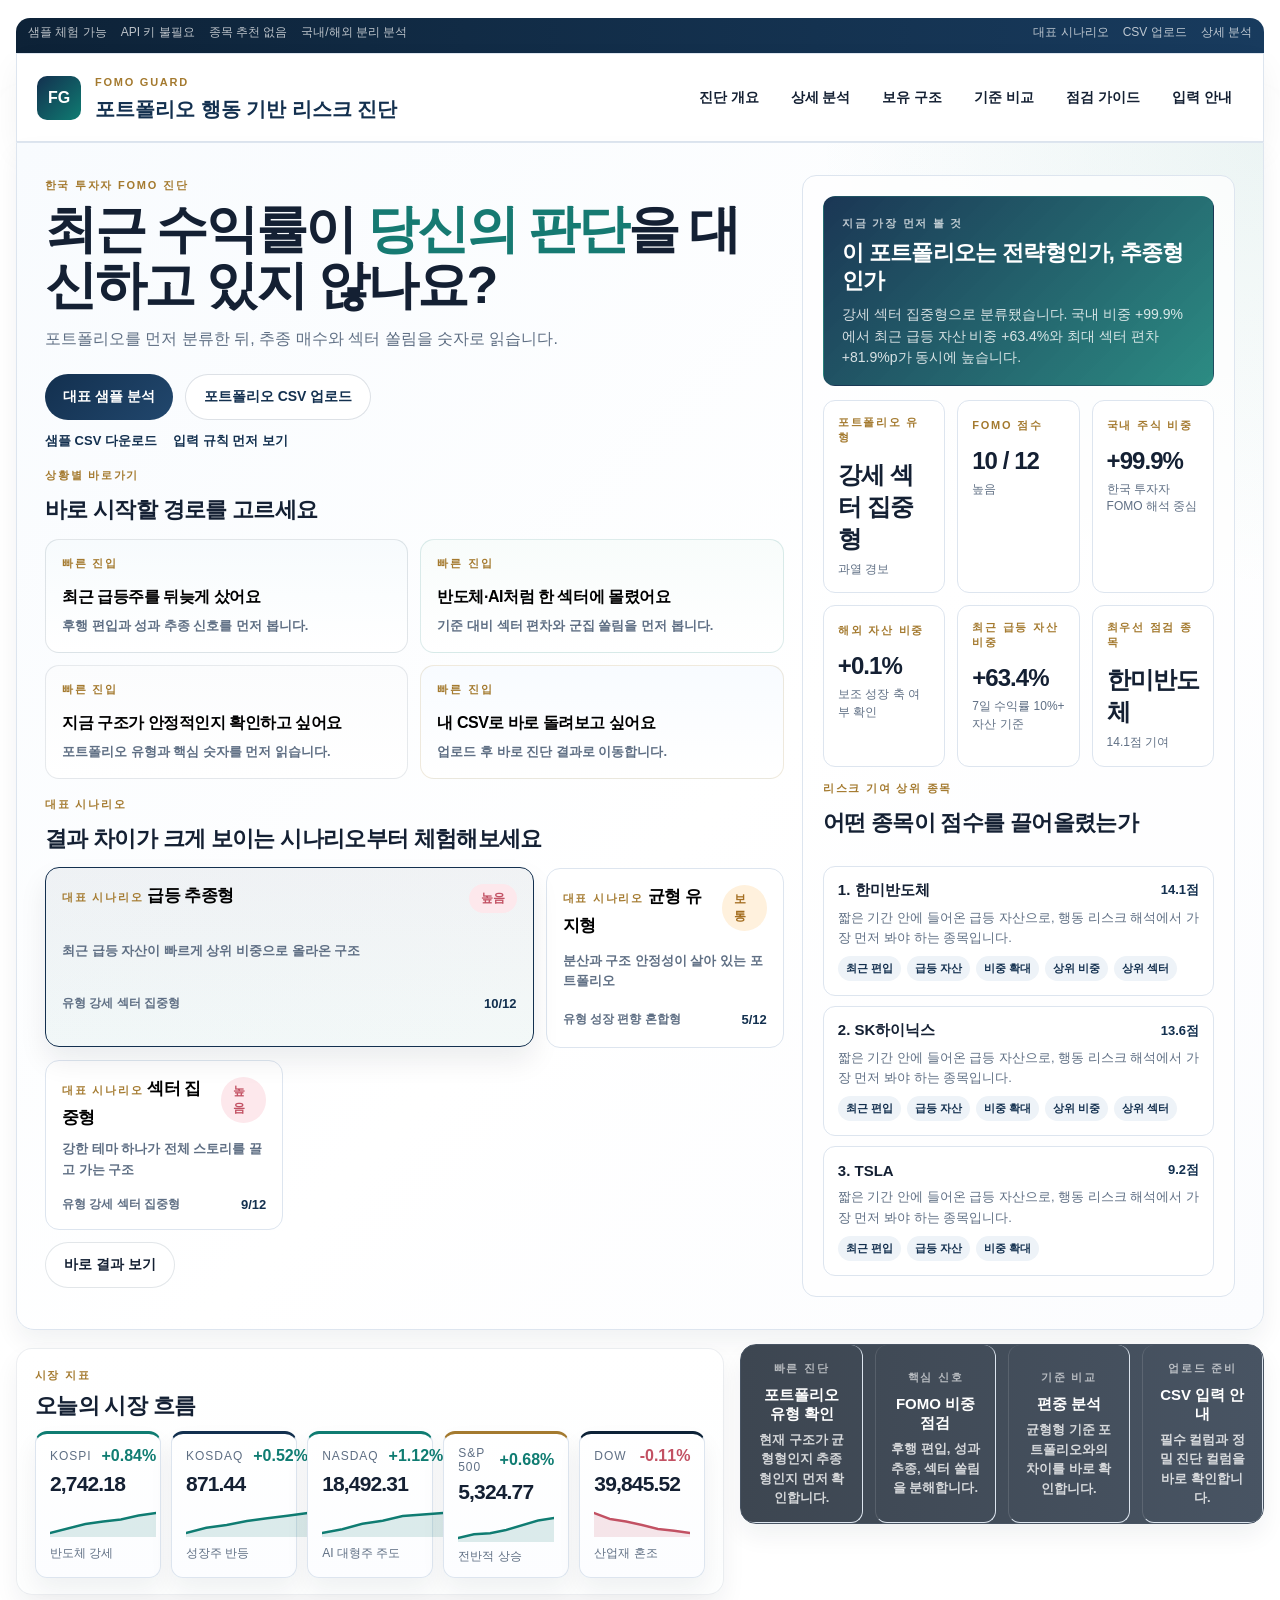
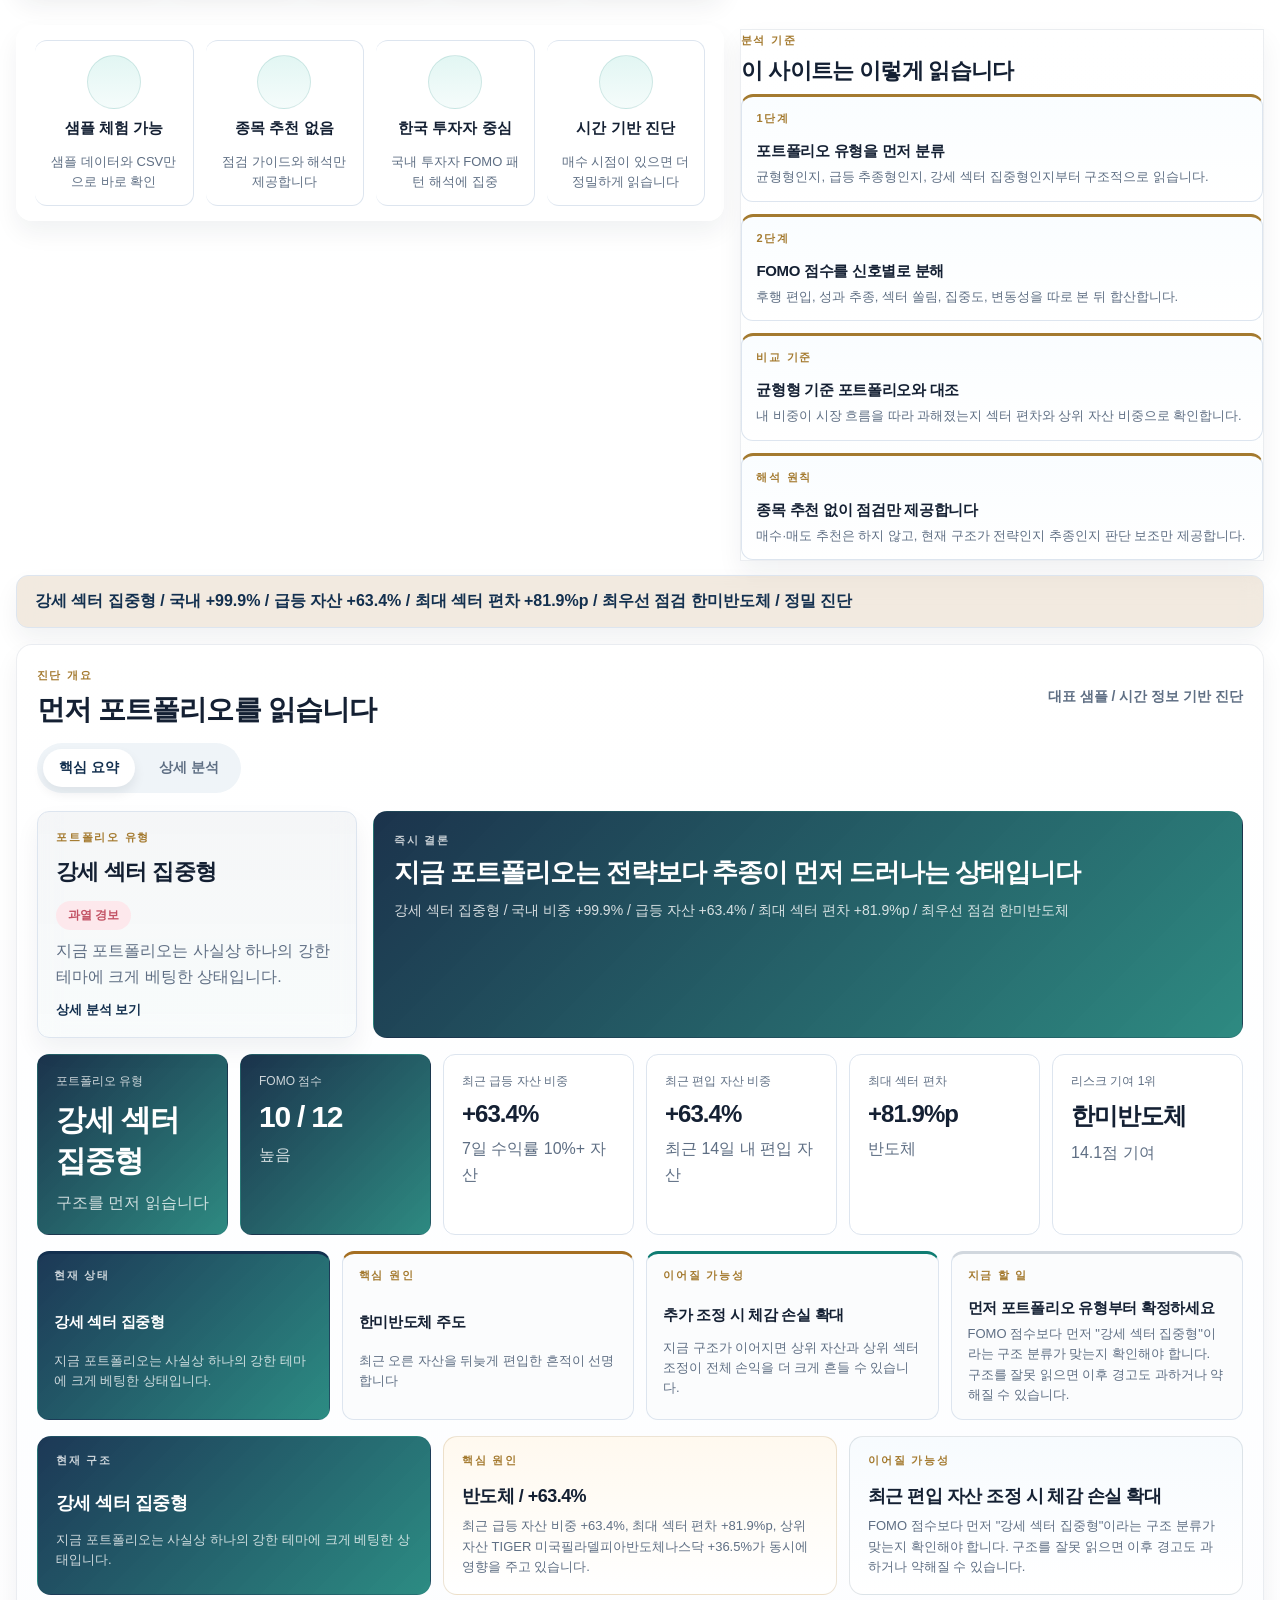
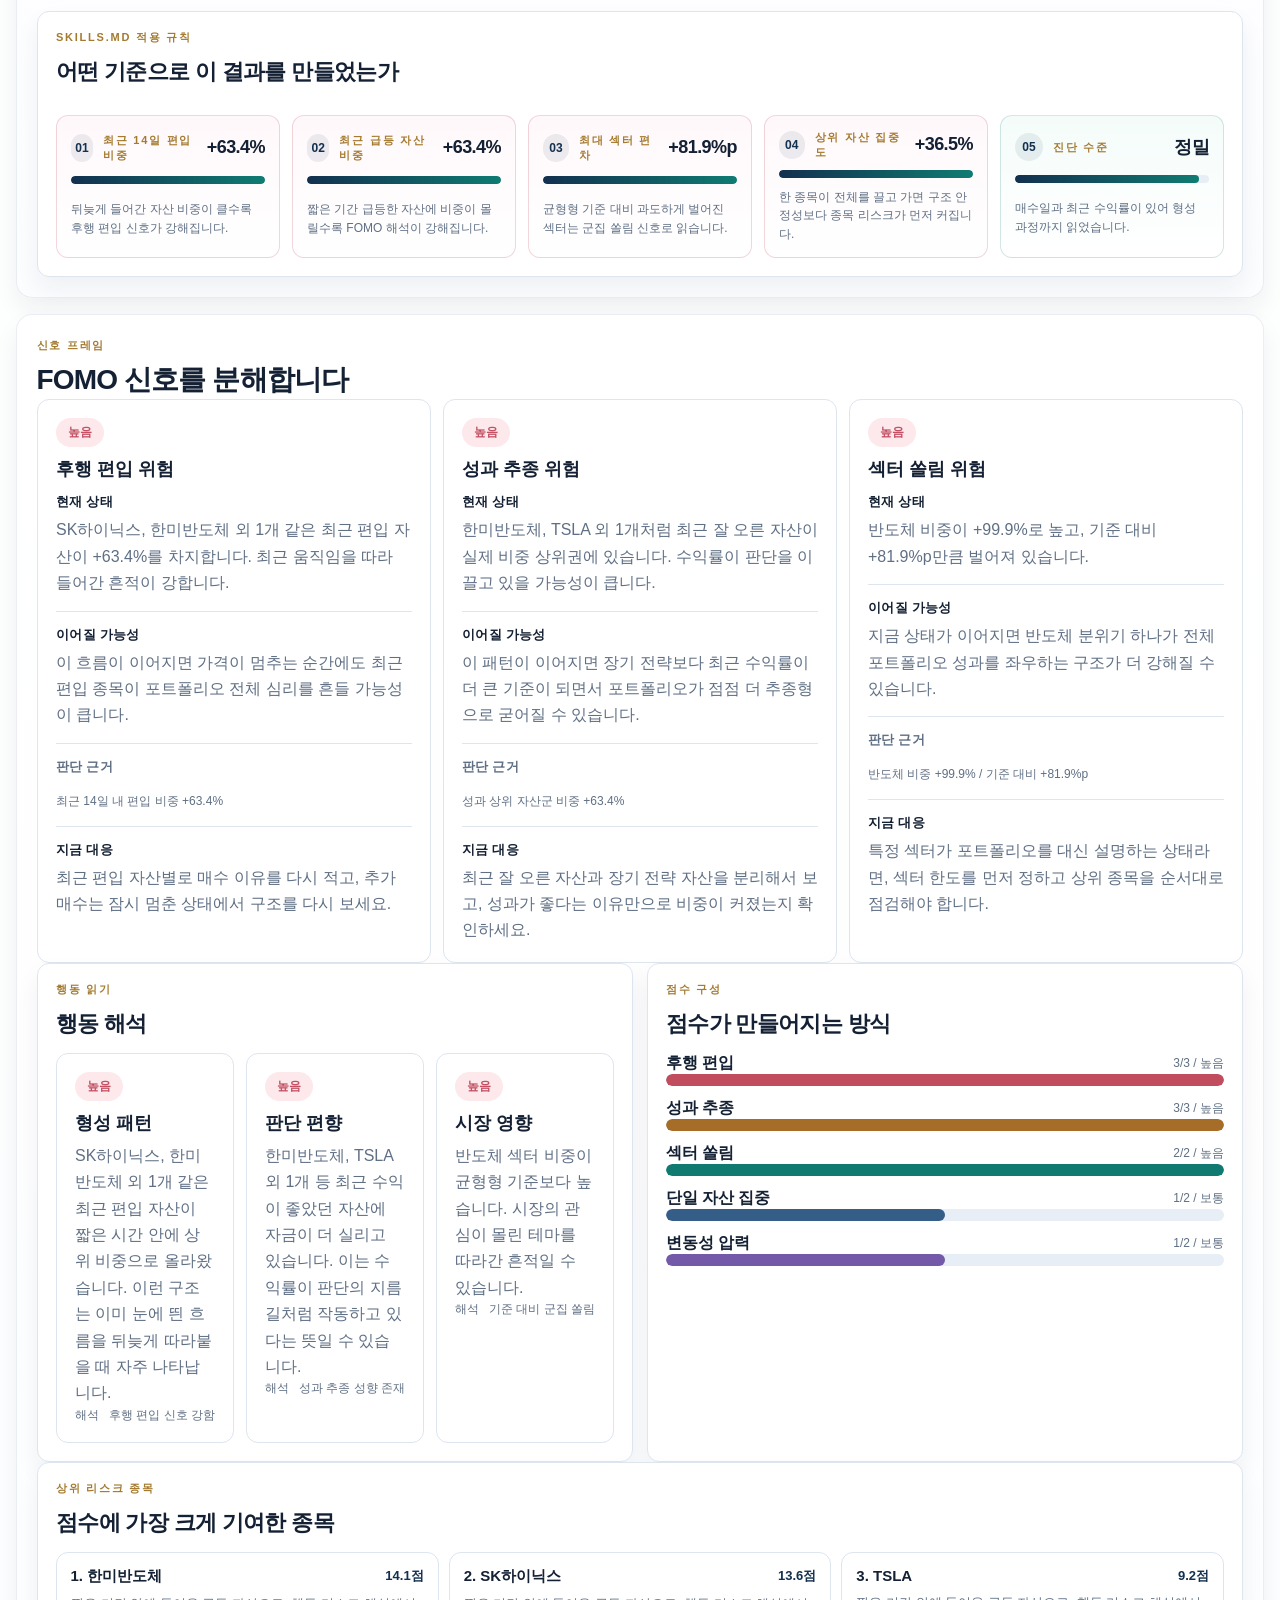
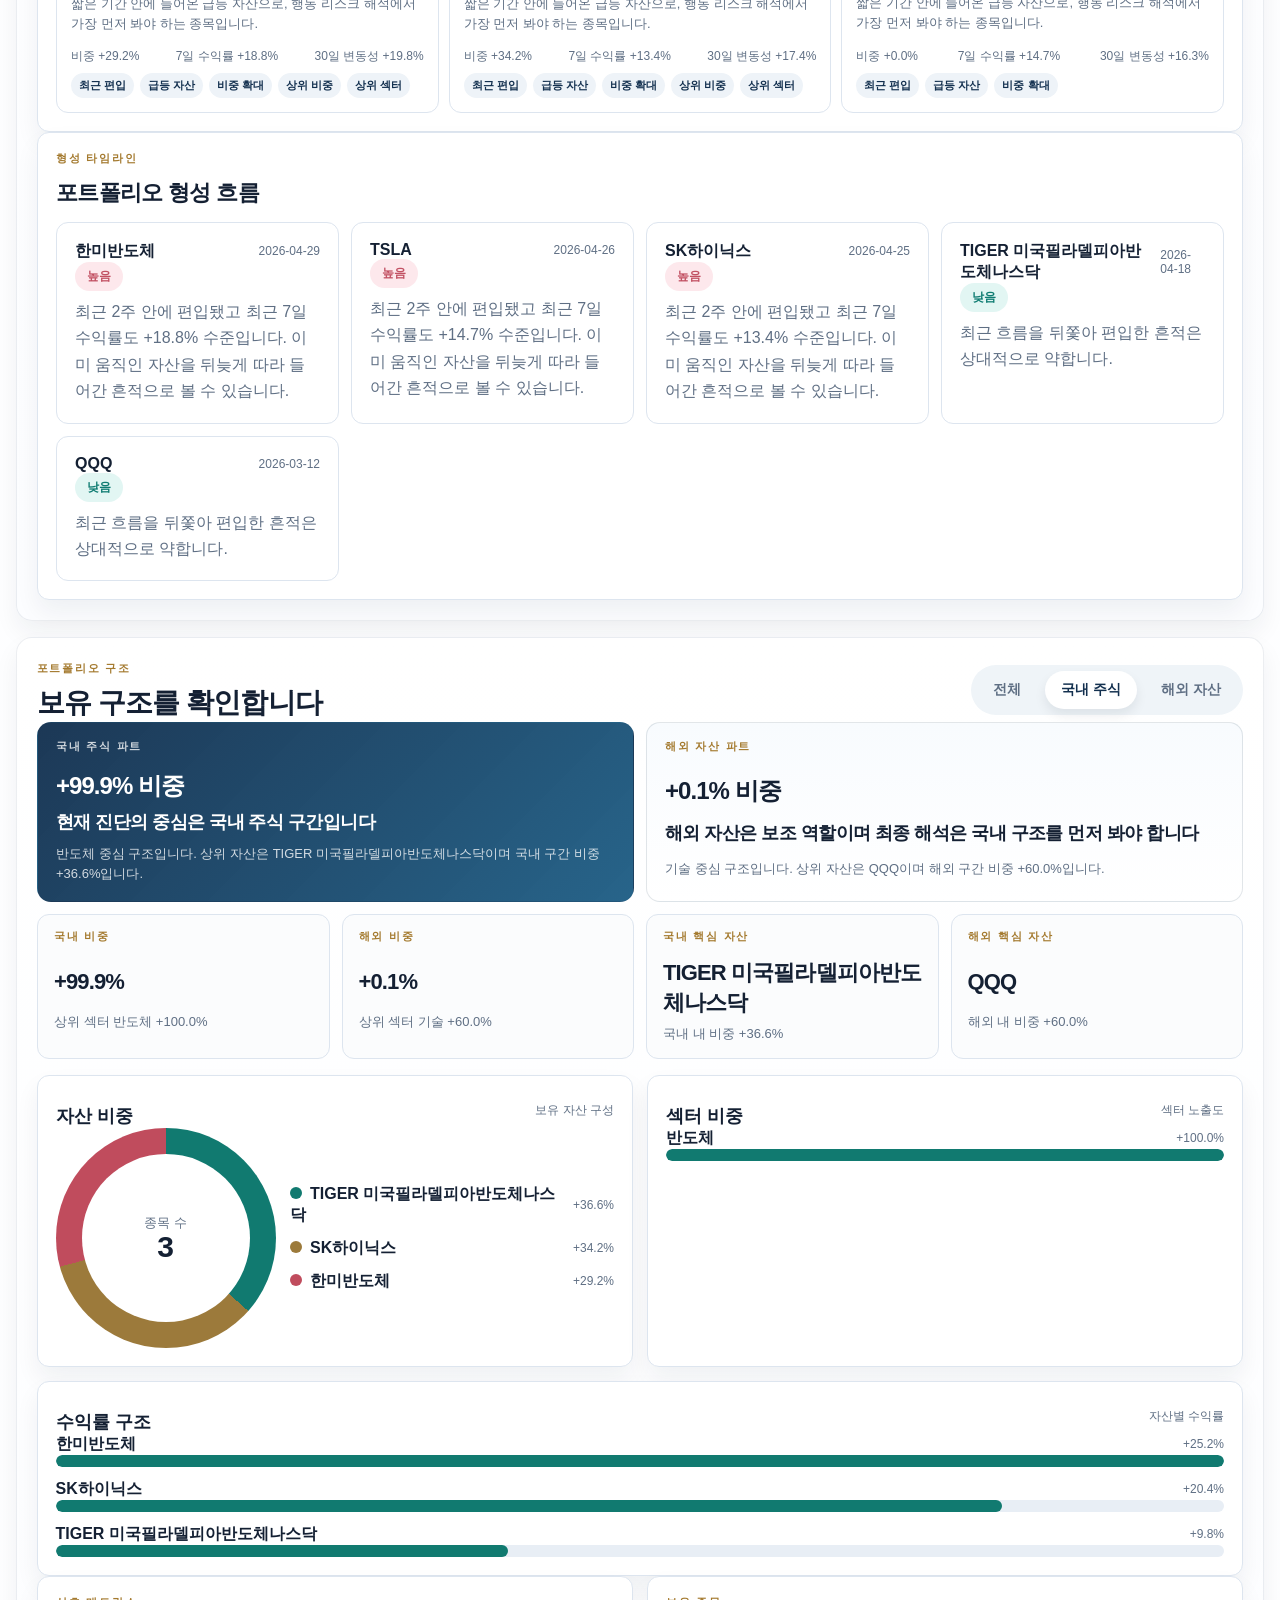
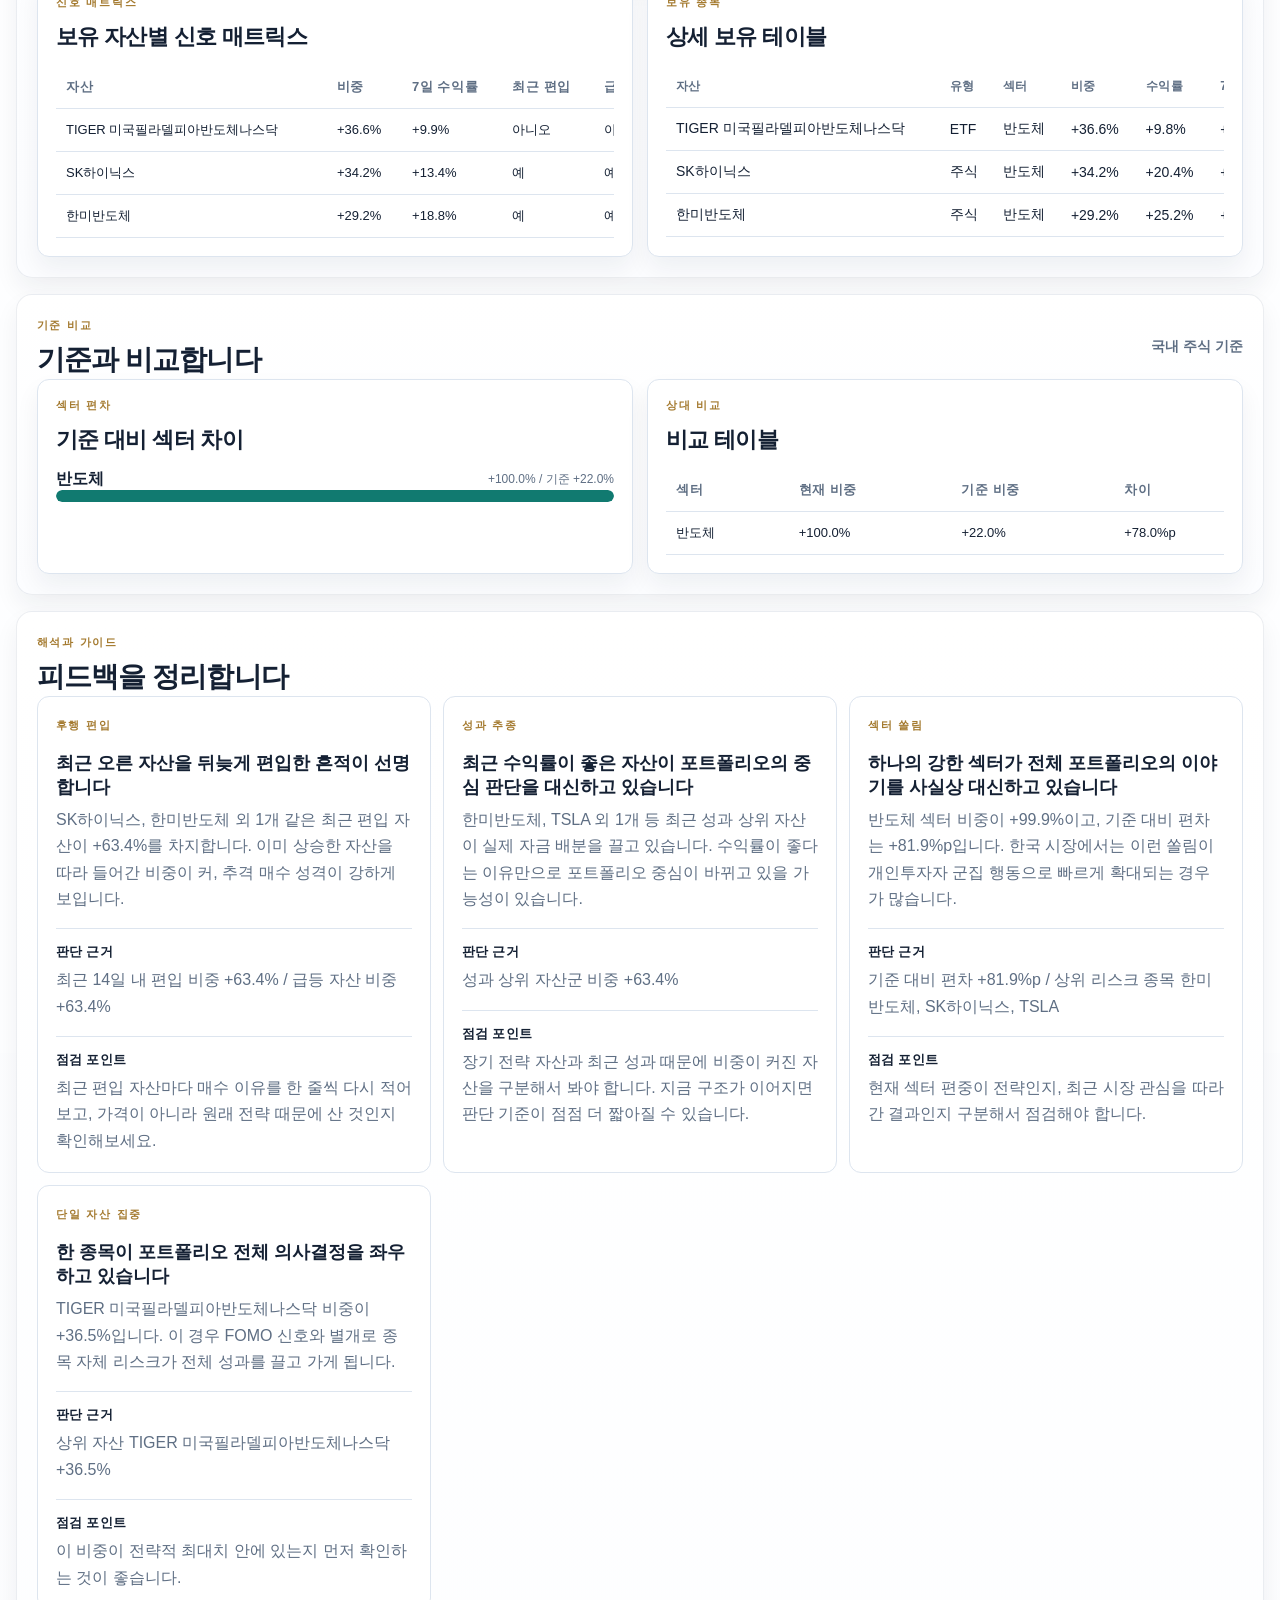
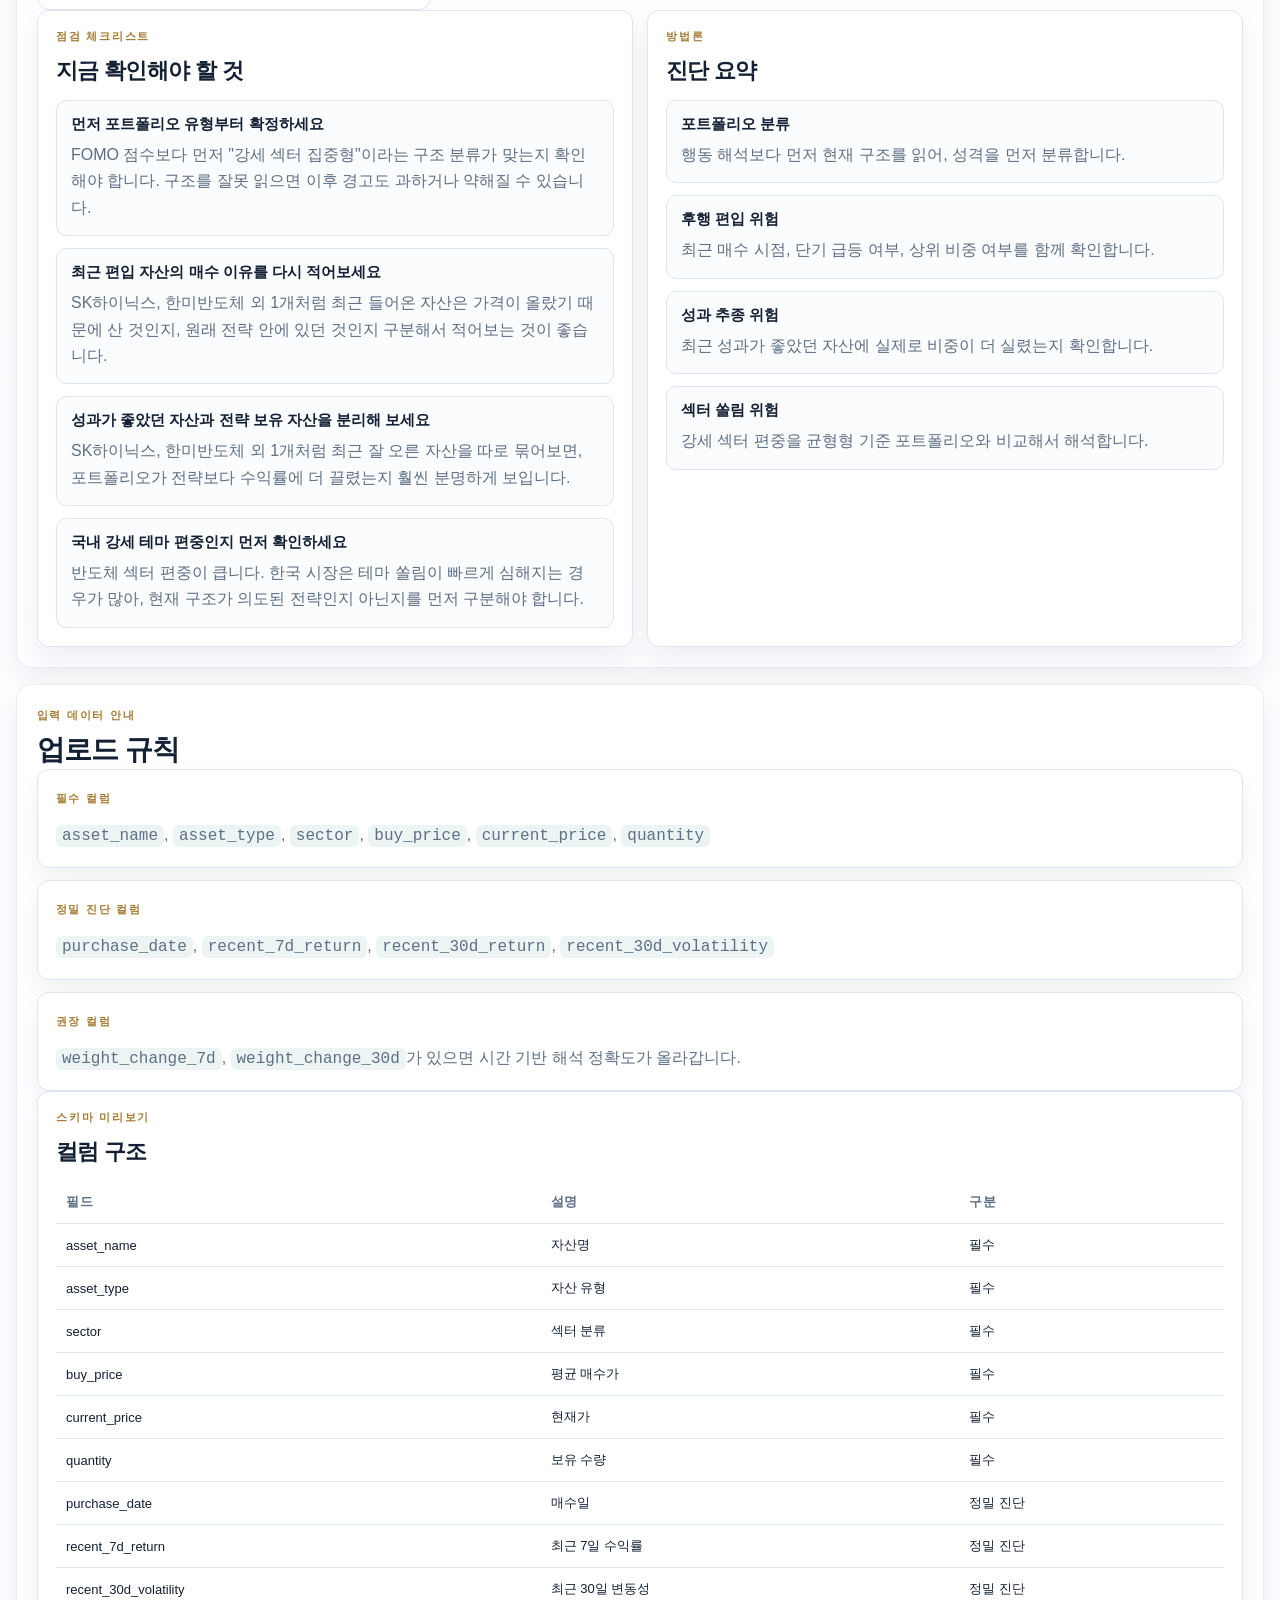
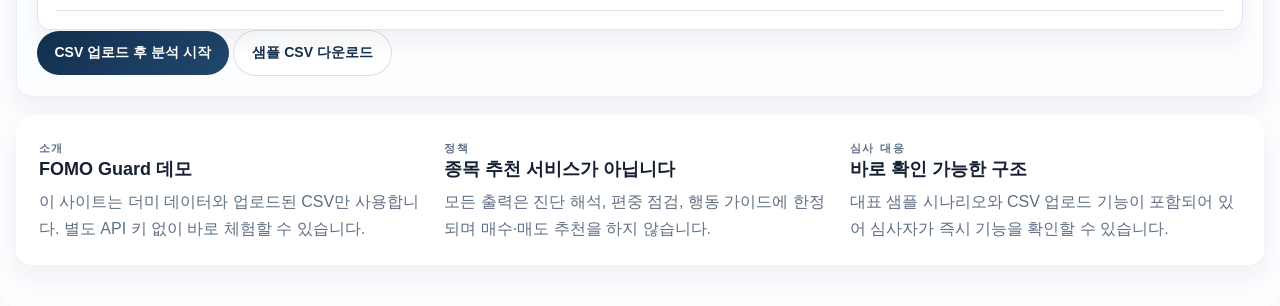
==== fomo-guard-site/index.html @ 4ad9ec3a "Add files via upload" ====
<!doctype html>
<html lang="ko">
  <head>
    <meta charset="utf-8" />
    <meta name="viewport" content="width=device-width, initial-scale=1" />
    <title>FOMO Guard</title>
    <link rel="stylesheet" href="./styles.css?v=20260504-final" />
  </head>
  <body>
    <div class="site-bg"></div>
    <div class="page-shell">
      <div class="utility-bar">
        <div class="utility-links">
          <span>샘플 체험 가능</span>
          <span>API 키 불필요</span>
          <span>종목 추천 없음</span>
          <span>국내/해외 분리 분석</span>
        </div>
        <div class="utility-links utility-links-right">
          <span>대표 시나리오</span>
          <span>CSV 업로드</span>
          <span>상세 분석</span>
        </div>
      </div>

      <header class="topbar">
        <div class="brand-block">
          <span class="brand-mark">FG</span>
          <div>
            <p class="eyebrow">FOMO Guard</p>
            <h1>포트폴리오 행동 기반 리스크 진단</h1>
          </div>
        </div>
        <nav class="top-nav">
          <button class="nav-tab scroll-trigger" data-scroll="dashboard">진단 개요</button>
          <button class="nav-tab scroll-trigger" data-scroll="dashboard" data-analysis-target="detail">상세 분석</button>
          <button class="nav-tab scroll-trigger" data-scroll="portfolio">보유 구조</button>
          <button class="nav-tab scroll-trigger" data-scroll="comparison">기준 비교</button>
          <button class="nav-tab scroll-trigger" data-scroll="playbook">점검 가이드</button>
          <button class="nav-tab scroll-trigger" data-scroll="data-room">입력 안내</button>
        </nav>
      </header>

      <section class="hero-finance">
        <div class="hero-copy">
          <p class="hero-kicker">한국 투자자 FOMO 진단</p>
          <h2>최근 수익률이 <span>당신의 판단</span>을 대신하고 있지 않나요?</h2>
          <p class="hero-summary">
            포트폴리오를 먼저 분류한 뒤, 추종 매수와 섹터 쏠림을 숫자로 읽습니다.
          </p>
          <div class="hero-question-strip">
            <span class="question-chip">최근 편입 종목이 상위 비중인가?</span>
            <span class="question-chip">강세 섹터가 전체를 끌고 있나?</span>
            <span class="question-chip">잘 오른 자산에만 돈이 몰렸나?</span>
          </div>
          <div class="hero-actions">
            <button id="load-primary-sample" class="primary-button">대표 샘플 분석</button>
            <label class="secondary-button file-trigger" for="csv-input">포트폴리오 CSV 업로드</label>
            <input id="csv-input" type="file" accept=".csv" hidden />
          </div>
          <div class="hero-sub-actions">
            <a class="hero-link-action" href="./sample_portfolio.csv" download>샘플 CSV 다운로드</a>
            <button class="hero-link-action scroll-trigger" data-scroll="data-room" type="button">입력 규칙 먼저 보기</button>
          </div>
          <div class="panel-mini-head hero-situation-head">
            <span class="mini-label">상황별 바로가기</span>
            <strong>바로 시작할 경로를 고르세요</strong>
          </div>
          <div id="situation-grid" class="situation-grid">
            <button class="situation-card" type="button" data-situation="chasing" data-scroll-target="signals">
              <span class="mini-label">빠른 진입</span>
              <strong>최근 급등주를 뒤늦게 샀어요</strong>
              <p>후행 편입과 성과 추종 신호를 먼저 봅니다.</p>
            </button>
            <button class="situation-card" type="button" data-situation="sector-heavy" data-scroll-target="comparison">
              <span class="mini-label">빠른 진입</span>
              <strong>반도체·AI처럼 한 섹터에 몰렸어요</strong>
              <p>기준 대비 섹터 편차와 군집 쏠림을 먼저 봅니다.</p>
            </button>
            <button class="situation-card" type="button" data-situation="balanced" data-scroll-target="dashboard">
              <span class="mini-label">빠른 진입</span>
              <strong>지금 구조가 안정적인지 확인하고 싶어요</strong>
              <p>포트폴리오 유형과 핵심 숫자를 먼저 읽습니다.</p>
            </button>
            <button class="situation-card" type="button" data-situation="upload" data-scroll-target="data-room">
              <span class="mini-label">빠른 진입</span>
              <strong>내 CSV로 바로 돌려보고 싶어요</strong>
              <p>업로드 후 바로 진단 결과로 이동합니다.</p>
            </button>
          </div>
          <div class="panel-mini-head hero-preset-head">
            <span class="mini-label">대표 시나리오</span>
            <strong>결과 차이가 크게 보이는 시나리오부터 체험해보세요</strong>
          </div>
          <div id="preset-showcase" class="preset-showcase"></div>
          <div class="hero-actions hero-actions-tight">
            <button class="preset-button scroll-trigger" data-scroll="dashboard">바로 결과 보기</button>
          </div>
        </div>

        <aside class="hero-market-panel">
          <div class="hero-hook-card">
            <span class="mini-label">지금 가장 먼저 볼 것</span>
            <strong>이 포트폴리오는 전략형인가, 추종형인가</strong>
            <p id="hero-hook-copy">
              대표 샘플을 기준으로 포트폴리오 구조와 FOMO 비중을 바로 읽을 수 있습니다.
            </p>
          </div>
          <div id="hero-kpi-grid" class="hero-kpi-grid">
            <article class="hero-kpi-card">
              <span class="mini-label">포트폴리오 유형</span>
              <strong>-</strong>
              <p>구조 분류 중</p>
            </article>
            <article class="hero-kpi-card">
              <span class="mini-label">FOMO 점수</span>
              <strong>-</strong>
              <p>행동 리스크 점검 중</p>
            </article>
            <article class="hero-kpi-card">
              <span class="mini-label">최근 급등 자산 비중</span>
              <strong>-</strong>
              <p>대표 샘플 기준</p>
            </article>
            <article class="hero-kpi-card">
              <span class="mini-label">최대 섹터 편차</span>
              <strong>-</strong>
              <p>기준 대비 확인 중</p>
            </article>
          </div>
          <div class="panel-mini-head hero-driver-head">
            <span class="mini-label">리스크 기여 상위 종목</span>
            <strong>어떤 종목이 점수를 끌어올렸는가</strong>
          </div>
          <div id="hero-driver-list" class="hero-driver-list">
            <article class="hero-driver-item">
              <strong>-</strong>
              <span>상위 종목 분석 대기</span>
            </article>
          </div>
        </aside>
      </section>

      <div class="home-board-grid">
      <section class="market-overview">
        <div class="section-headline section-headline-compact">
          <div>
            <p class="section-kicker">시장 지표</p>
            <h2>오늘의 시장 흐름</h2>
          </div>
        </div>
        <div id="market-grid" class="market-grid market-grid-wide"></div>
      </section>

      <section class="service-rail">
        <div class="service-rail-grid">
          <button class="service-rail-card scroll-trigger" data-scroll="dashboard" type="button">
            <span class="mini-label">빠른 진단</span>
            <strong>포트폴리오 유형 확인</strong>
            <p>현재 구조가 균형형인지 추종형인지 먼저 확인합니다.</p>
          </button>
          <button class="service-rail-card scroll-trigger" data-scroll="signals" type="button">
            <span class="mini-label">핵심 신호</span>
            <strong>FOMO 비중 점검</strong>
            <p>후행 편입, 성과 추종, 섹터 쏠림을 분해합니다.</p>
          </button>
          <button class="service-rail-card scroll-trigger" data-scroll="comparison" type="button">
            <span class="mini-label">기준 비교</span>
            <strong>편중 분석</strong>
            <p>균형형 기준 포트폴리오와의 차이를 바로 확인합니다.</p>
          </button>
          <button class="service-rail-card scroll-trigger" data-scroll="data-room" type="button">
            <span class="mini-label">업로드 준비</span>
            <strong>CSV 입력 안내</strong>
            <p>필수 컬럼과 정밀 진단 컬럼을 바로 확인합니다.</p>
          </button>
        </div>
      </section>

      <section class="trust-rail">
        <div class="trust-rail-grid">
          <div class="trust-item">
            <strong>샘플 체험 가능</strong>
            <span>샘플 데이터와 CSV만으로 바로 확인</span>
          </div>
          <div class="trust-item">
            <strong>종목 추천 없음</strong>
            <span>점검 가이드와 해석만 제공합니다</span>
          </div>
          <div class="trust-item">
            <strong>한국 투자자 중심</strong>
            <span>국내 투자자 FOMO 패턴 해석에 집중</span>
          </div>
          <div class="trust-item">
            <strong>시간 기반 진단</strong>
            <span>매수 시점이 있으면 더 정밀하게 읽습니다</span>
          </div>
        </div>
      </section>

      <section class="analysis-standard">
        <div class="section-headline section-headline-compact">
          <div>
            <p class="section-kicker">분석 기준</p>
            <h2>이 사이트는 이렇게 읽습니다</h2>
          </div>
        </div>
        <div class="analysis-standard-grid">
          <article class="analysis-standard-card">
            <span class="mini-label">1단계</span>
            <strong>포트폴리오 유형을 먼저 분류</strong>
            <p>균형형인지, 급등 추종형인지, 강세 섹터 집중형인지부터 구조적으로 읽습니다.</p>
          </article>
          <article class="analysis-standard-card">
            <span class="mini-label">2단계</span>
            <strong>FOMO 점수를 신호별로 분해</strong>
            <p>후행 편입, 성과 추종, 섹터 쏠림, 집중도, 변동성을 따로 본 뒤 합산합니다.</p>
          </article>
          <article class="analysis-standard-card">
            <span class="mini-label">비교 기준</span>
            <strong>균형형 기준 포트폴리오와 대조</strong>
            <p>내 비중이 시장 흐름을 따라 과해졌는지 섹터 편차와 상위 자산 비중으로 확인합니다.</p>
          </article>
          <article class="analysis-standard-card">
            <span class="mini-label">해석 원칙</span>
            <strong>종목 추천 없이 점검만 제공합니다</strong>
            <p>매수·매도 추천은 하지 않고, 현재 구조가 전략인지 추종인지 판단 보조만 제공합니다.</p>
          </article>
        </div>
      </section>
      </div>

      <section class="status-banner" id="status-banner">
        대표 샘플이 로드되어 있습니다. CSV 업로드 시 결과가 즉시 교체됩니다.
      </section>

      <main class="dashboard-shell">
        <section class="panel panel-section" id="dashboard">
          <div class="panel-header">
            <div>
              <p class="section-kicker">진단 개요</p>
              <h2>먼저 포트폴리오를 읽습니다</h2>
            </div>
            <div id="dataset-meta" class="dataset-meta">대표 샘플 / 시간 정보 기반 진단</div>
          </div>

          <div class="analysis-switcher">
            <button class="analysis-tab is-active" type="button" data-analysis-view="summary">핵심 요약</button>
            <button class="analysis-tab" type="button" data-analysis-view="detail">상세 분석</button>
          </div>

          <div class="analysis-view is-active" data-analysis-panel="summary">
            <div class="quick-overview-grid">
              <article class="classification-card quick-classification-card">
                <div class="panel-mini-head">
                  <span class="mini-label">포트폴리오 유형</span>
                  <strong id="classification-title">균형형 코어</strong>
                </div>
                <span id="classification-badge" class="risk-chip positive">안정형</span>
                <p id="classification-impact" class="classification-summary">
                  현재 포트폴리오는 구조상 분산이 보이기 때문에, 행동 리스크보다 구조 해석이 먼저입니다.
                </p>
                <button class="link-button" type="button" data-analysis-view="detail">상세 분석 보기</button>
              </article>

              <article class="verdict-banner">
                <span class="mini-label">즉시 결론</span>
                <strong id="verdict-title">포트폴리오를 분석 중입니다</strong>
                <p id="verdict-body">샘플 또는 CSV 데이터를 기준으로 구조와 행동 신호를 읽습니다.</p>
              </article>
            </div>

            <div id="summary-grid" class="summary-grid"></div>

            <div id="summary-takeaways" class="summary-takeaways"></div>

            <div id="impact-strip" class="impact-strip"></div>

            <article class="subpanel rules-panel">
              <div class="panel-mini-head">
                <span class="mini-label">Skills.md 적용 규칙</span>
                <strong>어떤 기준으로 이 결과를 만들었는가</strong>
              </div>
              <div id="rules-visual-grid" class="rules-visual-grid"></div>
            </article>
          </div>

          <div class="analysis-view" data-analysis-panel="detail">
            <div class="executive-grid detail-executive-grid">
              <aside class="research-sidebar">
                <article class="gauge-card">
                  <div id="gauge-ring" class="gauge-ring">
                    <div class="gauge-center">
                      <span>FOMO 점수</span>
                      <strong id="gauge-score">0</strong>
                      <em id="gauge-level">낮음</em>
                    </div>
                  </div>
                  <p id="gauge-caption" class="gauge-caption">
                    현재 포트폴리오가 최근 시장 분위기와 단기 성과에 얼마나 흔들리고 있는지를 한눈에 보여줍니다.
                  </p>
                </article>

                <article class="mix-card">
                  <div class="panel-mini-head">
                    <span class="mini-label">FOMO 비중</span>
                    <strong>위험 구성</strong>
                  </div>
                  <div class="mix-layout">
                    <div id="fomo-mix-donut" class="mix-donut">
                      <div class="mix-center">
                        <span>위험 점수</span>
                        <strong id="fomo-mix-score">0</strong>
                      </div>
                    </div>
                    <div id="fomo-mix-legend" class="legend-list"></div>
                  </div>
                </article>

                <article class="side-card">
                  <span class="mini-label">진단 기준</span>
                  <div id="research-meta" class="meta-list"></div>
                </article>

                <article class="side-card">
                  <span class="mini-label">데이터 품질 메모</span>
                  <div id="data-quality" class="meta-list"></div>
                </article>
              </aside>

              <div class="executive-main">
                <article class="lead-insight-card">
                  <div class="panel-mini-head">
                    <span class="mini-label">상세 분류</span>
                    <strong>왜 이런 유형으로 읽혔는가</strong>
                  </div>
                  <p id="classification-summary" class="classification-summary">
                    현재 포트폴리오는 구조상 분산이 보이기 때문에, 행동 리스크보다 구조 해석이 먼저입니다.
                  </p>
                  <div id="classification-traits" class="classification-traits"></div>
                </article>

                <article class="regime-card">
                  <div class="panel-mini-head">
                    <span class="mini-label">핵심 메모</span>
                    <strong>빠른 읽기 노트</strong>
                  </div>
                  <div id="regime-grid" class="regime-grid"></div>
                </article>

                <div class="executive-subgrid detail-note-grid">
                  <article class="lead-insight-card">
                    <div class="panel-mini-head">
                      <span class="mini-label">구조 해석</span>
                      <strong>이 포트폴리오는 어떤 유형인가?</strong>
                    </div>
                    <div id="classification-brief" class="lead-insight"></div>
                  </article>

                  <article class="lead-insight-card">
                    <div class="panel-mini-head">
                      <span class="mini-label">행동 해석</span>
                      <strong>가장 먼저 볼 신호는 무엇인가?</strong>
                    </div>
                    <div id="lead-insight" class="lead-insight"></div>
                  </article>
                </div>
              </div>
            </div>

            <article class="detail-story-panel">
              <div class="panel-mini-head">
                <span class="mini-label">상세 읽기</span>
                <strong>현재 상태와 이어질 가능성을 순서대로 봅니다</strong>
              </div>
              <div id="detail-story-grid" class="detail-story-grid"></div>
            </article>
          </div>
        </section>

        <section class="panel panel-section" id="signals">
          <div class="panel-header">
            <div>
              <p class="section-kicker">신호 프레임</p>
              <h2>FOMO 신호를 분해합니다</h2>
            </div>
          </div>

          <div id="diagnosis-grid" class="diagnosis-grid"></div>

          <div class="two-column-stack">
            <article class="subpanel">
              <div class="panel-mini-head">
                <span class="mini-label">행동 읽기</span>
                <strong>행동 해석</strong>
              </div>
              <div id="behavior-grid" class="behavior-grid"></div>
            </article>

            <article class="subpanel">
              <div class="panel-mini-head">
                <span class="mini-label">점수 구성</span>
                <strong>점수가 만들어지는 방식</strong>
              </div>
              <div id="score-breakdown" class="bar-list"></div>
            </article>
          </div>

          <article class="subpanel">
            <div class="panel-mini-head">
              <span class="mini-label">상위 리스크 종목</span>
              <strong>점수에 가장 크게 기여한 종목</strong>
            </div>
            <div id="risk-driver-grid" class="risk-driver-grid"></div>
          </article>

          <article class="subpanel">
            <div class="panel-mini-head">
              <span class="mini-label">형성 타임라인</span>
              <strong>포트폴리오 형성 흐름</strong>
            </div>
            <div id="timeline-cards" class="timeline-grid"></div>
          </article>
        </section>

        <section class="panel panel-section" id="portfolio">
          <div class="panel-header">
            <div>
              <p class="section-kicker">포트폴리오 구조</p>
              <h2>보유 구조를 확인합니다</h2>
            </div>
            <div class="region-switcher" id="region-tab-group">
              <button class="region-tab is-active" type="button" data-region-view="all">전체</button>
              <button class="region-tab" type="button" data-region-view="domestic">국내 주식</button>
              <button class="region-tab" type="button" data-region-view="overseas">해외 자산</button>
            </div>
          </div>

          <div id="region-focus-grid" class="region-focus-grid"></div>

          <div id="region-summary-grid" class="region-summary-grid"></div>

          <div class="charts-grid">
            <article class="chart-card">
              <div class="card-header">
                <h3>자산 비중</h3>
                <span>보유 자산 구성</span>
              </div>
              <div class="donut-layout">
                <div id="asset-donut" class="donut-chart">
                  <div class="donut-center">
                    <span>종목 수</span>
                    <strong id="asset-donut-total">0</strong>
                  </div>
                </div>
                <div id="asset-legend" class="legend-list"></div>
              </div>
            </article>

            <article class="chart-card">
              <div class="card-header">
                <h3>섹터 비중</h3>
                <span>섹터 노출도</span>
              </div>
              <div id="sector-bars" class="bar-list"></div>
            </article>

            <article class="chart-card chart-card-full">
              <div class="card-header">
                <h3>수익률 구조</h3>
                <span>자산별 수익률</span>
              </div>
              <div id="return-bars" class="bar-list"></div>
            </article>
          </div>

          <div class="two-column-stack">
            <article class="subpanel">
              <div class="panel-mini-head">
                <span class="mini-label">신호 매트릭스</span>
                <strong>보유 자산별 신호 매트릭스</strong>
              </div>
              <div class="table-wrap">
                <table class="holdings-table compact-table">
                  <thead>
                    <tr>
                      <th>자산</th>
                      <th>비중</th>
                      <th>7일 수익률</th>
                      <th>최근 편입</th>
                      <th>급등 자산</th>
                      <th>비중 증가</th>
                    </tr>
                  </thead>
                  <tbody id="signal-matrix-body"></tbody>
                </table>
              </div>
            </article>

            <article class="subpanel">
              <div class="panel-mini-head">
                <span class="mini-label">보유 종목</span>
                <strong>상세 보유 테이블</strong>
              </div>
              <div class="table-wrap">
                <table class="holdings-table">
                  <thead>
                    <tr>
                      <th>자산</th>
                      <th>유형</th>
                      <th>섹터</th>
                      <th>비중</th>
                      <th>수익률</th>
                      <th>7일</th>
                      <th>매수일</th>
                    </tr>
                  </thead>
                  <tbody id="holdings-body"></tbody>
                </table>
              </div>
            </article>
          </div>
        </section>

        <section class="panel panel-section" id="comparison">
          <div class="panel-header">
            <div>
              <p class="section-kicker">기준 비교</p>
              <h2>기준과 비교합니다</h2>
            </div>
            <div id="region-context-label" class="dataset-meta">전체 기준</div>
          </div>

          <div class="two-column-stack">
            <article class="subpanel">
              <div class="panel-mini-head">
                <span class="mini-label">섹터 편차</span>
                <strong>기준 대비 섹터 차이</strong>
              </div>
              <div id="comparison-bars" class="bar-list"></div>
            </article>

            <article class="subpanel">
              <div class="panel-mini-head">
                <span class="mini-label">상대 비교</span>
                <strong>비교 테이블</strong>
              </div>
              <div class="table-wrap">
                <table class="holdings-table compact-table">
                  <thead>
                    <tr>
                      <th>섹터</th>
                      <th>현재 비중</th>
                      <th>기준 비중</th>
                      <th>차이</th>
                      <th>상태</th>
                    </tr>
                  </thead>
                  <tbody id="comparison-table-body"></tbody>
                </table>
              </div>
            </article>
          </div>
        </section>

        <section class="panel panel-section" id="playbook">
          <div class="panel-header">
            <div>
              <p class="section-kicker">해석과 가이드</p>
              <h2>피드백을 정리합니다</h2>
            </div>
          </div>

          <div id="insights-grid" class="insights-grid"></div>

          <div class="two-column-stack">
            <article class="subpanel">
              <div class="panel-mini-head">
                <span class="mini-label">점검 체크리스트</span>
                <strong>지금 확인해야 할 것</strong>
              </div>
              <div id="playbook-grid" class="playbook-grid"></div>
            </article>

            <article class="subpanel">
              <div class="panel-mini-head">
                <span class="mini-label">방법론</span>
                <strong>진단 요약</strong>
              </div>
              <div class="methodology-list">
                <div class="methodology-item">
                  <strong>포트폴리오 분류</strong>
                  <p>행동 해석보다 먼저 현재 구조를 읽어, 성격을 먼저 분류합니다.</p>
                </div>
                <div class="methodology-item">
                  <strong>후행 편입 위험</strong>
                  <p>최근 매수 시점, 단기 급등 여부, 상위 비중 여부를 함께 확인합니다.</p>
                </div>
                <div class="methodology-item">
                  <strong>성과 추종 위험</strong>
                  <p>최근 성과가 좋았던 자산에 실제로 비중이 더 실렸는지 확인합니다.</p>
                </div>
                <div class="methodology-item">
                  <strong>섹터 쏠림 위험</strong>
                  <p>강세 섹터 편중을 균형형 기준 포트폴리오와 비교해서 해석합니다.</p>
                </div>
              </div>
            </article>
          </div>
        </section>

        <section class="panel panel-section" id="data-room">
          <div class="panel-header">
            <div>
              <p class="section-kicker">입력 데이터 안내</p>
              <h2>업로드 규칙</h2>
            </div>
          </div>

          <div class="upload-guide-grid">
            <article class="guide-card">
              <span class="mini-label">필수 컬럼</span>
              <p><code>asset_name</code>, <code>asset_type</code>, <code>sector</code>, <code>buy_price</code>, <code>current_price</code>, <code>quantity</code></p>
            </article>
            <article class="guide-card">
              <span class="mini-label">정밀 진단 컬럼</span>
              <p><code>purchase_date</code>, <code>recent_7d_return</code>, <code>recent_30d_return</code>, <code>recent_30d_volatility</code></p>
            </article>
            <article class="guide-card">
              <span class="mini-label">권장 컬럼</span>
              <p><code>weight_change_7d</code>, <code>weight_change_30d</code>가 있으면 시간 기반 해석 정확도가 올라갑니다.</p>
            </article>
          </div>

          <div class="subpanel">
            <div class="panel-mini-head">
              <span class="mini-label">스키마 미리보기</span>
              <strong>컬럼 구조</strong>
            </div>
            <div class="table-wrap">
              <table class="holdings-table compact-table">
                <thead>
                  <tr>
                    <th>필드</th>
                    <th>설명</th>
                    <th>구분</th>
                  </tr>
                </thead>
                <tbody>
                  <tr><td>asset_name</td><td>자산명</td><td>필수</td></tr>
                  <tr><td>asset_type</td><td>자산 유형</td><td>필수</td></tr>
                  <tr><td>sector</td><td>섹터 분류</td><td>필수</td></tr>
                  <tr><td>buy_price</td><td>평균 매수가</td><td>필수</td></tr>
                  <tr><td>current_price</td><td>현재가</td><td>필수</td></tr>
                  <tr><td>quantity</td><td>보유 수량</td><td>필수</td></tr>
                  <tr><td>purchase_date</td><td>매수일</td><td>정밀 진단</td></tr>
                  <tr><td>recent_7d_return</td><td>최근 7일 수익률</td><td>정밀 진단</td></tr>
                  <tr><td>recent_30d_volatility</td><td>최근 30일 변동성</td><td>정밀 진단</td></tr>
                </tbody>
              </table>
            </div>
          </div>

          <div class="upload-cta">
            <label class="primary-button file-trigger" for="csv-input">CSV 업로드 후 분석 시작</label>
            <a class="secondary-button" href="./sample_portfolio.csv" download>샘플 CSV 다운로드</a>
          </div>
        </section>
      </main>

      <footer class="site-footer">
        <div class="footer-grid">
          <div>
            <p class="mini-label">소개</p>
            <strong>FOMO Guard 데모</strong>
            <p>이 사이트는 더미 데이터와 업로드된 CSV만 사용합니다. 별도 API 키 없이 바로 체험할 수 있습니다.</p>
          </div>
          <div>
            <p class="mini-label">정책</p>
            <strong>종목 추천 서비스가 아닙니다</strong>
            <p>모든 출력은 진단 해석, 편중 점검, 행동 가이드에 한정되며 매수·매도 추천을 하지 않습니다.</p>
          </div>
          <div>
            <p class="mini-label">심사 대응</p>
            <strong>바로 확인 가능한 구조</strong>
            <p>대표 샘플 시나리오와 CSV 업로드 기능이 포함되어 있어 심사자가 즉시 기능을 확인할 수 있습니다.</p>
          </div>
        </div>
      </footer>
    </div>

    <script src="./app.js?v=20260504-final"></script>
  </body>
</html>
---- fomo-guard-site/styles.css ----
:root {
  --bg-top: #ffffff;
  --bg-bottom: #ffffff;
  --surface: rgba(255, 255, 255, 0.97);
  --surface-strong: #ffffff;
  --ink: #142033;
  --muted: #5f6f84;
  --line: #dde5ef;
  --line-strong: #cfd9e5;
  --navy: #13304f;
  --navy-strong: #0d2237;
  --teal: #0f7c72;
  --teal-soft: #e2f6f3;
  --amber: #a56f22;
  --amber-soft: #fff1dd;
  --red: #c25163;
  --red-soft: #fde8ec;
  --gold: #a47a2f;
  --accent: #167a72;
  --accent-soft: #e7f6f3;
  --shadow: 0 12px 24px rgba(12, 27, 44, 0.06);
}

* {
  box-sizing: border-box;
}

html {
  scroll-behavior: smooth;
}

body {
  margin: 0;
  color: var(--ink);
  font-family: "Segoe UI", "Apple SD Gothic Neo", sans-serif;
  background: #ffffff;
}

.site-bg {
  position: fixed;
  inset: 0;
  pointer-events: none;
  background: transparent;
}

.page-shell {
  position: relative;
  width: min(1280px, calc(100% - 32px));
  margin: 0 auto;
  padding: 18px 0 44px;
}

.page-shell::before {
  content: "";
  position: absolute;
  inset: 84px -18px 0;
  border-radius: 26px;
  background: linear-gradient(180deg, rgba(255, 255, 255, 0.98), rgba(252, 253, 255, 0.99));
  box-shadow:
    inset 0 1px 0 rgba(255, 255, 255, 0.8),
    0 16px 32px rgba(15, 23, 42, 0.04);
  z-index: 0;
}

.page-shell > * {
  position: relative;
  z-index: 1;
}

.utility-bar {
  display: flex;
  justify-content: space-between;
  align-items: center;
  gap: 16px;
  padding: 6px 12px 12px;
  color: rgba(255, 255, 255, 0.72);
  font-size: 12px;
  background: linear-gradient(90deg, var(--navy-strong), #183b5e);
  border-radius: 14px 14px 0 0;
}

.utility-links {
  display: flex;
  flex-wrap: wrap;
  gap: 14px;
}

.topbar,
.hero-finance,
.market-overview,
.analysis-standard,
.service-rail,
.trust-rail,
.status-banner,
.panel,
.method-card,
.chart-card,
.subpanel,
.side-card,
.gauge-card,
.lead-insight-card,
.regime-card,
.guide-card,
.site-footer,
.market-card,
.classification-card,
.mix-card {
  background: var(--surface);
  border: 1px solid rgba(255, 255, 255, 0.55);
  backdrop-filter: blur(10px);
  box-shadow: var(--shadow);
}

.ticker-header,
.ticker-meta,
.market-card-top,
.market-card-bottom,
.topbar,
.panel-header,
.card-header,
.legend-top,
.bar-top,
.timeline-top,
.diagnosis-meta,
.behavior-footer {
  display: flex;
  justify-content: space-between;
  align-items: center;
  gap: 10px;
}

.ticker-meta {
  margin-top: 6px;
  font-size: 12px;
  color: var(--muted);
  flex-wrap: wrap;
}

.ticker-change {
  font-weight: 800;
}

.ticker-change.positive {
  color: var(--teal);
}

.ticker-change.negative {
  color: var(--red);
}

.sparkline {
  display: block;
  width: 100%;
  height: 36px;
  margin-top: 8px;
}

.sparkline path.line {
  fill: none;
  stroke-width: 2.5;
  stroke-linecap: round;
  stroke-linejoin: round;
}

.sparkline path.area {
  opacity: 0.14;
}

.sparkline.positive path.line {
  stroke: var(--teal);
}

.sparkline.positive path.area {
  fill: var(--teal);
}

.sparkline.negative path.line {
  stroke: var(--red);
}

.sparkline.negative path.area {
  fill: var(--red);
}

.topbar {
  margin-top: 0;
  padding: 18px 20px;
  border-radius: 0;
  background: rgba(255, 255, 255, 0.98);
  border-color: var(--line);
  box-shadow: 0 12px 28px rgba(16, 24, 40, 0.05);
}

.brand-block {
  display: flex;
  align-items: center;
  gap: 14px;
}

.brand-mark {
  width: 44px;
  height: 44px;
  border-radius: 10px;
  display: grid;
  place-items: center;
  color: #fff;
  font-weight: 800;
  background: linear-gradient(135deg, var(--navy), var(--teal));
}

.eyebrow,
.hero-kicker,
.section-kicker,
.mini-label {
  display: inline-block;
  margin: 0 0 8px;
  font-size: 11px;
  font-weight: 800;
  letter-spacing: 0.16em;
  text-transform: uppercase;
}

.eyebrow,
.hero-kicker,
.section-kicker {
  color: var(--gold);
}

.mini-label {
  color: var(--gold);
}

.topbar h1 {
  margin: 0;
  color: var(--navy);
  font-size: 20px;
}

.topbar .brand-block p {
  color: var(--gold);
}

.top-nav {
  display: flex;
  gap: 10px;
  flex-wrap: wrap;
}

button,
.primary-button,
.secondary-button,
.ghost-button,
.nav-tab,
.preset-button {
  border: none;
  cursor: pointer;
  font-size: 14px;
  font-weight: 700;
  font-family: inherit;
  text-decoration: none;
}

.nav-tab {
  padding: 8px 10px;
  border-radius: 8px;
  border: 1px solid transparent;
  background: transparent;
  color: var(--ink);
}

.nav-tab:hover {
  background: #f3f6fa;
  border-color: var(--line);
}

.hero-finance {
  margin-top: 0;
  padding: 32px 28px;
  border-radius: 0 0 18px 18px;
  display: grid;
  grid-template-columns: minmax(0, 1.45fr) minmax(320px, 0.85fr);
  gap: 18px;
  background:
    radial-gradient(circle at right top, rgba(15, 124, 114, 0.08), transparent 26%),
    linear-gradient(135deg, #f8fbfe 0%, #ffffff 56%, #fbfcfe 100%);
  border-color: #dde5ef;
}

.hero-copy h2 {
  margin: 0;
  max-width: 780px;
  font-size: clamp(34px, 4.3vw, 52px);
  line-height: 1.08;
  letter-spacing: -0.045em;
}

.hero-copy h2 span {
  color: var(--accent);
}

.hero-summary {
  margin: 14px 0 0;
  max-width: 560px;
  color: var(--muted);
  line-height: 1.55;
  font-size: 16px;
}

.hero-question-strip {
  display: none;
}

.question-chip {
  display: inline-flex;
  align-items: center;
  padding: 8px 12px;
  border-radius: 999px;
  background: var(--accent-soft);
  color: var(--accent);
  font-size: 12px;
  font-weight: 700;
}

.hero-actions {
  display: flex;
  gap: 12px;
  flex-wrap: wrap;
  margin-top: 22px;
}

.hero-sub-actions {
  display: flex;
  gap: 16px;
  flex-wrap: wrap;
  margin-top: 12px;
}

.hero-link-action {
  padding: 0;
  border: none;
  background: transparent;
  color: var(--navy);
  font-size: 13px;
  font-weight: 800;
  cursor: pointer;
  text-decoration: none;
}

.hero-link-action:hover {
  color: var(--accent);
}

.hero-actions-tight {
  margin-top: 12px;
}

.hero-situation-head {
  margin-top: 18px;
  margin-bottom: 10px;
}

.hero-preset-head {
  margin-top: 18px;
  margin-bottom: 10px;
}

.primary-button,
.secondary-button,
.ghost-button,
.preset-button {
  display: inline-flex;
  align-items: center;
  justify-content: center;
  padding: 13px 18px;
  border-radius: 999px;
}

.primary-button {
  background: linear-gradient(135deg, var(--navy), #21476d);
  color: #fff;
}

.secondary-button {
  background: rgba(255, 255, 255, 0.88);
  color: var(--navy);
  border: 1px solid rgba(19, 48, 79, 0.14);
}

.ghost-button,
.preset-button {
  background: rgba(255, 255, 255, 0.55);
  color: var(--ink);
  border: 1px solid rgba(19, 48, 79, 0.12);
}

.preset-showcase {
  display: grid;
  grid-template-columns: repeat(3, minmax(0, 1fr));
  gap: 12px;
  margin-top: 6px;
}

.preset-scenario-card:first-child {
  grid-column: span 2;
  min-height: 180px;
}

.situation-grid {
  display: grid;
  grid-template-columns: repeat(2, minmax(0, 1fr));
  gap: 12px;
  margin-top: 6px;
}

.situation-card {
  border: 1px solid var(--line);
  border-radius: 14px;
  background: linear-gradient(180deg, #ffffff, #f7fafc);
  padding: 16px;
  text-align: left;
  display: grid;
  gap: 8px;
  transition: transform 0.18s ease, border-color 0.18s ease, box-shadow 0.18s ease;
}

.situation-card:nth-child(1) {
  background: linear-gradient(180deg, #f7fbfd, #ffffff);
  border-color: rgba(19, 48, 79, 0.12);
}

.situation-card:nth-child(2) {
  background: linear-gradient(180deg, #f8fcfb, #ffffff);
  border-color: rgba(15, 124, 114, 0.14);
}

.situation-card:nth-child(3) {
  background: linear-gradient(180deg, #fbfcfd, #ffffff);
  border-color: rgba(19, 48, 79, 0.1);
}

.situation-card:nth-child(4) {
  background: linear-gradient(180deg, #f8fbff, #ffffff);
  border-color: rgba(164, 122, 47, 0.16);
}

.situation-card:hover {
  transform: translateY(-1px);
  border-color: var(--navy);
  box-shadow: 0 14px 28px rgba(16, 24, 40, 0.08);
}

.situation-card strong {
  font-size: 16px;
  letter-spacing: -0.03em;
}

.situation-card p {
  margin: 0;
  color: var(--muted);
  font-size: 13px;
  line-height: 1.55;
}

.preset-scenario-card {
  border: 1px solid var(--line);
  border-radius: 14px;
  background: var(--surface-strong);
  padding: 16px;
  text-align: left;
  display: grid;
  gap: 10px;
  transition: transform 0.18s ease, border-color 0.18s ease, box-shadow 0.18s ease;
}

.preset-scenario-card:hover,
.preset-scenario-card.is-active {
  transform: translateY(-1px);
  border-color: var(--navy);
  box-shadow: 0 14px 28px rgba(16, 24, 40, 0.08);
}

.preset-scenario-card.is-active {
  background: linear-gradient(180deg, rgba(19, 48, 79, 0.06), rgba(15, 124, 114, 0.05));
}

.preset-scenario-top {
  display: flex;
  justify-content: space-between;
  align-items: flex-start;
  gap: 10px;
}

.preset-scenario-card strong {
  font-size: 17px;
  letter-spacing: -0.03em;
}

.preset-scenario-card p {
  margin: 0;
  color: var(--muted);
  font-size: 13px;
  line-height: 1.55;
}

.preset-score {
  color: var(--navy);
  font-size: 13px;
  font-weight: 800;
}

.file-trigger {
  cursor: pointer;
}

.hero-market-panel {
  padding: 20px;
  border-radius: 14px;
  border: 1px solid var(--line);
  background: rgba(255, 255, 255, 0.72);
  display: grid;
  gap: 14px;
}

.hero-hook-card {
  padding: 16px 18px;
  border-radius: 12px;
  border: 1px solid rgba(18, 43, 69, 0.08);
  background: linear-gradient(135deg, rgba(19, 48, 79, 0.97), rgba(15, 124, 114, 0.88));
  color: #fff;
}

.hero-hook-card .mini-label {
  color: rgba(255, 255, 255, 0.72);
}

.hero-hook-card strong {
  display: block;
  font-size: 22px;
  line-height: 1.25;
  letter-spacing: -0.03em;
}

.hero-hook-card p {
  margin: 10px 0 0;
  color: rgba(255, 255, 255, 0.82);
  line-height: 1.55;
  font-size: 14px;
}

.hero-kpi-grid {
  display: grid;
  grid-template-columns: repeat(3, minmax(0, 1fr));
  gap: 12px;
}

.hero-kpi-card,
.hero-driver-item,
.risk-driver-card {
  border: 1px solid var(--line);
  border-radius: 12px;
  background: rgba(255, 255, 255, 0.92);
}

.hero-kpi-card {
  padding: 14px;
}

.hero-kpi-card strong {
  display: block;
  margin-top: 6px;
  font-size: 24px;
  letter-spacing: -0.04em;
}

.hero-kpi-card p {
  margin: 6px 0 0;
  color: var(--muted);
  font-size: 12px;
  line-height: 1.45;
}

.hero-driver-head {
  margin-bottom: 0;
}

.hero-driver-list,
.risk-driver-grid {
  display: grid;
  gap: 10px;
}

.hero-driver-item,
.risk-driver-card {
  padding: 14px;
  display: grid;
  gap: 8px;
}

.hero-driver-item-top,
.risk-driver-top {
  display: flex;
  justify-content: space-between;
  align-items: center;
  gap: 10px;
}

.hero-driver-item strong,
.risk-driver-card strong {
  font-size: 15px;
}

.hero-driver-item p,
.risk-driver-card p {
  margin: 0;
  color: var(--muted);
  font-size: 13px;
  line-height: 1.55;
}

.driver-badges {
  display: flex;
  gap: 6px;
  flex-wrap: wrap;
}

.driver-tag {
  display: inline-flex;
  align-items: center;
  padding: 5px 8px;
  border-radius: 999px;
  background: #eef3f8;
  color: var(--navy);
  font-size: 11px;
  font-weight: 700;
}

.panel-mini-head {
  display: grid;
  gap: 4px;
  margin-bottom: 14px;
}

.panel-mini-head strong {
  font-size: 22px;
  letter-spacing: -0.03em;
}

.method-grid,
.market-grid,
.summary-grid,
.regime-grid,
.diagnosis-grid,
.behavior-grid,
.insights-grid,
.playbook-grid,
.upload-guide-grid,
.bar-list,
.legend-list,
.timeline-grid,
.methodology-list,
.meta-list,
.classification-traits {
  display: grid;
  gap: 12px;
}

.method-card,
.method-card p,
.market-card-note {
  margin: 0;
  color: var(--muted);
  line-height: 1.45;
  font-size: 13px;
}

.method-card strong,
.market-card-name {
  display: block;
  margin-bottom: 6px;
  font-size: 16px;
}

.compact-part-grid {
  grid-template-columns: repeat(2, minmax(0, 1fr));
}

.part-card {
  text-align: left;
  padding: 16px;
  transition: transform 0.18s ease, border-color 0.18s ease, box-shadow 0.18s ease;
}

.part-card:hover {
  transform: translateY(-1px);
  border-color: var(--line-strong);
  box-shadow: 0 12px 24px rgba(16, 24, 40, 0.06);
}

.market-overview {
  margin-top: 14px;
  padding: 16px 18px;
  border-radius: 16px;
}

.service-rail,
.trust-rail {
  margin-top: 14px;
  padding: 14px 18px;
  border-radius: 16px;
}

.home-board-grid {
  display: grid;
  grid-template-columns: minmax(0, 1.15fr) minmax(320px, 0.85fr);
  gap: 16px;
  align-items: start;
}

.market-overview,
.analysis-standard {
  margin-top: 18px;
}

.market-overview {
  background: linear-gradient(180deg, #ffffff, #fdfefe);
  border-color: rgba(19, 48, 79, 0.08);
}

.analysis-standard {
  background: linear-gradient(180deg, #ffffff, #fdfefe);
  border-color: rgba(19, 48, 79, 0.08);
}

.section-headline h2,
.panel-header h2 {
  margin: 0;
  font-size: 28px;
  letter-spacing: -0.03em;
}

.section-headline-compact {
  margin-bottom: 8px;
}

.section-headline-compact h2 {
  font-size: 22px;
}

.market-grid-wide {
  grid-template-columns: repeat(5, minmax(0, 1fr));
  gap: 10px;
  margin-top: 10px;
}

.service-rail-grid,
.trust-rail-grid,
.analysis-standard-grid {
  display: grid;
  gap: 12px;
}

.service-rail-grid {
  grid-template-columns: repeat(4, minmax(0, 1fr));
}

.trust-rail-grid {
  grid-template-columns: repeat(4, minmax(0, 1fr));
}

.analysis-standard-grid {
  grid-template-columns: 1fr;
}

.service-rail-card,
.trust-item,
.analysis-standard-card {
  border: 1px solid var(--line);
  border-radius: 12px;
  background: var(--surface-strong);
  padding: 14px;
}

.service-rail-card {
  text-align: center;
  border-top: 0;
  border-left: 1px solid rgba(255, 255, 255, 0.12);
  background: transparent;
  color: #fff;
  transition: transform 0.18s ease, border-color 0.18s ease, box-shadow 0.18s ease;
}

.service-rail-card:first-child {
  border-left: 0;
}

.service-rail-card:hover {
  transform: translateY(-1px);
  border-color: rgba(255, 255, 255, 0.24);
  box-shadow: none;
}

.service-rail-card strong,
.trust-item strong {
  display: block;
  font-size: 15px;
  margin: 2px 0 6px;
}

.trust-item {
  display: grid;
  justify-items: center;
  text-align: center;
  gap: 8px;
  border-left: 0;
}

.trust-item::before {
  content: "";
  width: 52px;
  height: 52px;
  border-radius: 999px;
  background: linear-gradient(180deg, var(--teal-soft), #f5fcfb);
  border: 1px solid rgba(15, 124, 114, 0.14);
}

.analysis-standard-card {
  display: grid;
  gap: 6px;
  border-top: 3px solid var(--gold);
  background: linear-gradient(180deg, #fafdff, #ffffff);
}

.service-rail-card p,
.trust-item span,
.analysis-standard-card p {
  margin: 0;
  color: var(--muted);
  font-size: 13px;
  line-height: 1.5;
}

.service-rail {
  padding: 0;
  background: linear-gradient(90deg, #3d4651, #485463);
  border-color: #485463;
  overflow: hidden;
}

.service-rail-card .mini-label {
  color: rgba(255, 255, 255, 0.62);
}

.service-rail-card p {
  color: rgba(255, 255, 255, 0.78);
}

.market-grid-wide {
  grid-template-columns: repeat(5, minmax(0, 1fr));
}

.analysis-standard-card p,
.hero-driver-item p,
.preset-scenario-card p,
.situation-card p {
  display: -webkit-box;
  -webkit-line-clamp: 2;
  -webkit-box-orient: vertical;
  overflow: hidden;
}

.analysis-standard-card strong {
  display: block;
  font-size: 15px;
  line-height: 1.4;
  letter-spacing: -0.02em;
}

.market-card {
  padding: 12px 14px;
  border-radius: 12px;
  border: 1px solid var(--line);
  background: linear-gradient(180deg, #ffffff, #fcfdff);
  display: grid;
  gap: 6px;
  border-top: 3px solid rgba(19, 48, 79, 0.18);
}

.market-card:nth-child(1) {
  border-top-color: var(--teal);
}

.market-card:nth-child(2) {
  border-top-color: var(--navy);
}

.market-card:nth-child(3) {
  border-top-color: var(--teal);
}

.market-card:nth-child(4) {
  border-top-color: var(--gold);
}

.market-card:nth-child(5) {
  border-top-color: var(--navy-strong);
}

.market-card-name {
  margin: 0;
  font-size: 12px;
  letter-spacing: 0.08em;
  text-transform: uppercase;
  color: var(--muted);
}

.market-card-value {
  display: block;
  margin: 0;
  font-size: 21px;
  font-weight: 800;
  letter-spacing: -0.04em;
}

.market-card-note {
  font-size: 12px;
  line-height: 1.45;
}

.market-card .sparkline {
  height: 28px;
  margin-top: 4px;
}

.status-banner {
  margin-top: 14px;
  border-radius: 12px;
  padding: 15px 18px;
  font-weight: 700;
  border: 1px solid var(--line);
  color: var(--navy);
  background: linear-gradient(90deg, rgba(19, 48, 79, 0.03), rgba(19, 48, 79, 0.05));
}

.dashboard-shell {
  margin-top: 16px;
  display: grid;
  gap: 16px;
}

.panel-section {
  padding: 20px;
  border-radius: 16px;
  background: linear-gradient(180deg, #ffffff, #fcfdff);
  border-color: rgba(19, 48, 79, 0.08);
}

.dataset-meta {
  color: var(--muted);
  font-size: 14px;
  font-weight: 600;
}

.analysis-switcher {
  display: inline-flex;
  gap: 8px;
  margin: 14px 0 18px;
  padding: 6px;
  border-radius: 999px;
  background: #eff4f8;
}

.analysis-tab {
  padding: 10px 16px;
  border-radius: 999px;
  background: transparent;
  color: var(--muted);
  border: none;
}

.analysis-tab.is-active {
  background: var(--surface-strong);
  color: var(--navy);
  box-shadow: 0 6px 12px rgba(16, 24, 40, 0.08);
}

.region-switcher {
  display: inline-flex;
  gap: 8px;
  padding: 6px;
  border-radius: 999px;
  background: #eff4f8;
}

.region-tab {
  padding: 10px 16px;
  border-radius: 999px;
  background: transparent;
  color: var(--muted);
  border: none;
}

.region-tab.is-active {
  background: var(--surface-strong);
  color: var(--navy);
  box-shadow: 0 6px 12px rgba(16, 24, 40, 0.08);
}

.analysis-view {
  display: none;
}

.analysis-view.is-active {
  display: grid;
  gap: 16px;
}

.quick-overview-grid {
  display: grid;
  grid-template-columns: 320px minmax(0, 1fr);
  gap: 16px;
}

.summary-takeaways {
  display: grid;
  grid-template-columns: repeat(4, minmax(0, 1fr));
  gap: 12px;
}

.impact-strip {
  display: grid;
  grid-template-columns: repeat(3, minmax(0, 1fr));
  gap: 12px;
}

.region-summary-grid {
  display: grid;
  grid-template-columns: repeat(4, minmax(0, 1fr));
  gap: 12px;
  margin-bottom: 16px;
}

.region-focus-grid {
  display: grid;
  grid-template-columns: repeat(2, minmax(0, 1fr));
  gap: 12px;
  margin-bottom: 12px;
}

.executive-grid {
  display: grid;
  grid-template-columns: 320px minmax(0, 1fr);
  gap: 16px;
}

.detail-story-panel {
  border-radius: 12px;
  border: 1px solid var(--line);
  background: linear-gradient(180deg, #ffffff, #fbfcfd);
  padding: 18px;
  box-shadow: var(--shadow);
}

.detail-story-grid {
  display: grid;
  grid-template-columns: repeat(4, minmax(0, 1fr));
  gap: 12px;
  margin-top: 14px;
}

.research-sidebar,
.executive-main,
.two-column-stack,
.executive-subgrid,
.charts-grid,
.mix-layout,
.donut-layout,
.footer-grid {
  display: grid;
  gap: 14px;
}

.summary-grid {
  grid-template-columns: repeat(6, minmax(0, 1fr));
}

.verdict-banner {
  border-radius: 14px;
  border: 1px solid rgba(18, 43, 69, 0.08);
  background: linear-gradient(135deg, rgba(18, 43, 69, 0.96), rgba(17, 122, 112, 0.88));
  color: #fff;
  padding: 18px 20px;
}

.verdict-banner .mini-label {
  color: rgba(255, 255, 255, 0.74);
}

.verdict-banner strong {
  display: block;
  font-size: 26px;
  line-height: 1.25;
  letter-spacing: -0.04em;
}

.verdict-banner p {
  margin: 10px 0 0;
  color: rgba(255, 255, 255, 0.82);
  line-height: 1.6;
  font-size: 14px;
}

.summary-card,
.gauge-card,
.lead-insight-card,
.regime-card,
.subpanel,
.side-card,
.chart-card,
.guide-card,
.diagnosis-card,
.behavior-card,
.insight-card,
.timeline-card,
.classification-card,
.mix-card {
  border-radius: 12px;
  border: 1px solid var(--line);
  background: var(--surface-strong);
  padding: 18px;
}

.classification-card {
  background: linear-gradient(180deg, rgba(19, 48, 79, 0.045), rgba(15, 124, 114, 0.025));
}

.quick-classification-card {
  align-content: start;
}

.link-button {
  margin-top: 10px;
  padding: 0;
  border: none;
  background: transparent;
  color: var(--navy);
  font-size: 13px;
  font-weight: 800;
  text-align: left;
}

.classification-summary,
.summary-card p,
.lead-insight p,
.diagnosis-card p,
.behavior-card p,
.insight-card p,
.timeline-card p,
.guide-card p,
.methodology-item p,
.meta-list p,
.playbook-card p,
.regime-item p,
.classification-trait p {
  margin: 8px 0 0;
  color: var(--muted);
  line-height: 1.65;
}

.classification-trait,
.meta-item,
.regime-item,
.playbook-card,
.methodology-item {
  padding: 14px;
  border-radius: 10px;
  border: 1px solid var(--line);
  background: #fbfcfd;
}

.classification-traits {
  grid-template-columns: repeat(2, minmax(0, 1fr));
}

.compact-trait {
  padding: 12px 14px;
}

.compact-trait strong {
  margin: 0;
  font-size: 14px;
}

.classification-trait strong,
.meta-item strong,
.regime-item strong,
.playbook-card strong,
.methodology-item strong {
  display: block;
  font-size: 15px;
}

.meta-note {
  display: block;
  margin-top: 6px;
  color: var(--muted);
  font-size: 12px;
  line-height: 1.55;
}

.summary-card .label {
  display: block;
  margin-bottom: 10px;
  color: var(--muted);
  font-size: 12px;
}

.summary-card strong {
  display: block;
  font-size: 24px;
  letter-spacing: -0.04em;
}

.summary-card.is-primary {
  background: linear-gradient(135deg, rgba(18, 43, 69, 0.96), rgba(17, 122, 112, 0.88));
  border-color: rgba(18, 43, 69, 0.04);
}

.summary-card.is-primary .label,
.summary-card.is-primary p {
  color: rgba(255, 255, 255, 0.78);
}

.summary-card.is-primary strong {
  color: #fff;
  font-size: 30px;
}

.rules-panel {
  display: grid;
  gap: 14px;
}

.rules-visual-grid {
  display: grid;
  grid-template-columns: repeat(5, minmax(0, 1fr));
  gap: 12px;
}

.gauge-ring,
.mix-donut,
.donut-chart {
  border-radius: 50%;
  position: relative;
  background: conic-gradient(#dfe5ed 0deg 360deg);
}

.gauge-ring {
  width: 220px;
  height: 220px;
  margin: 0 auto;
}

.mix-layout {
  grid-template-columns: 160px 1fr;
  align-items: center;
}

.mix-donut {
  width: 160px;
  height: 160px;
  margin: 0 auto;
}

.gauge-ring::after,
.mix-donut::after,
.donut-chart::after {
  content: "";
  position: absolute;
  border-radius: 50%;
  background: var(--surface-strong);
}

.gauge-ring::after {
  inset: 24px;
}

.mix-donut::after {
  inset: 20px;
}

.donut-chart {
  width: 220px;
  height: 220px;
}

.donut-chart::after {
  inset: 26px;
}

.gauge-center,
.donut-center,
.mix-center {
  position: absolute;
  inset: 0;
  z-index: 1;
  display: grid;
  place-content: center;
  text-align: center;
}

.gauge-center span,
.donut-center span,
.mix-center span {
  color: var(--muted);
  font-size: 13px;
}

.gauge-center strong {
  font-size: 44px;
  line-height: 1;
}

.mix-center strong,
.donut-center strong {
  font-size: 30px;
  line-height: 1;
}

.gauge-center em {
  margin-top: 4px;
  font-style: normal;
  font-size: 16px;
  font-weight: 800;
}

.gauge-caption {
  margin: 16px 0 0;
  color: var(--muted);
  line-height: 1.65;
}

.lead-insight h3,
.diagnosis-card h3,
.behavior-card h3,
.chart-card h3,
.insight-card h3,
.timeline-card h3 {
  margin: 10px 0 0;
  font-size: 18px;
}

.executive-subgrid,
.two-column-stack,
.charts-grid {
  grid-template-columns: repeat(2, minmax(0, 1fr));
}

.compact-summary-grid {
  grid-template-columns: repeat(2, minmax(0, 1fr));
}

.summary-takeaway-card {
  padding: 14px 16px;
  border-radius: 12px;
  border: 1px solid var(--line);
  background: #fbfcfd;
  display: grid;
  gap: 6px;
  border-top: 3px solid rgba(19, 48, 79, 0.18);
}

.summary-takeaway-card.primary {
  background: linear-gradient(135deg, rgba(19, 48, 79, 0.96), rgba(15, 124, 114, 0.88));
  border-color: rgba(19, 48, 79, 0.04);
}

.summary-takeaway-card.primary .mini-label,
.summary-takeaway-card.primary p {
  color: rgba(255, 255, 255, 0.78);
}

.summary-takeaway-card.primary strong {
  color: #fff;
}

.summary-takeaway-card:nth-child(1) {
  border-top-color: var(--navy);
}

.summary-takeaway-card:nth-child(2) {
  border-top-color: var(--amber);
}

.summary-takeaway-card:nth-child(3) {
  border-top-color: var(--teal);
}

.impact-card {
  padding: 16px 18px;
  border-radius: 14px;
  border: 1px solid var(--line);
  background: #ffffff;
  display: grid;
  gap: 8px;
}

.impact-card strong {
  display: block;
  font-size: 18px;
  line-height: 1.35;
  letter-spacing: -0.03em;
}

.impact-card p {
  margin: 0;
  color: var(--muted);
  font-size: 13px;
  line-height: 1.58;
}

.impact-card.tone-core {
  background: linear-gradient(135deg, rgba(19, 48, 79, 0.96), rgba(15, 124, 114, 0.88));
  border-color: rgba(19, 48, 79, 0.04);
  color: #fff;
}

.impact-card.tone-core .mini-label,
.impact-card.tone-core p {
  color: rgba(255, 255, 255, 0.78);
}

.impact-card.tone-warning {
  background: linear-gradient(180deg, #fff9ef, #ffffff);
  border-color: rgba(164, 122, 47, 0.2);
}

.impact-card.tone-neutral {
  background: linear-gradient(180deg, #f7fbfe, #ffffff);
  border-color: rgba(19, 48, 79, 0.12);
}

.region-summary-card {
  padding: 14px 16px;
  border-radius: 12px;
  border: 1px solid var(--line);
  background: #fbfcfd;
  display: grid;
  gap: 6px;
}

.region-summary-card strong {
  display: block;
  font-size: 22px;
  letter-spacing: -0.04em;
}

.region-summary-card p {
  margin: 0;
  color: var(--muted);
  font-size: 13px;
  line-height: 1.55;
}

.summary-takeaway-card strong {
  display: block;
  font-size: 15px;
  line-height: 1.4;
  letter-spacing: -0.02em;
}

.summary-takeaway-card p {
  margin: 0;
  color: var(--muted);
  font-size: 13px;
  line-height: 1.55;
}

.rule-card {
  padding: 14px;
  border-radius: 12px;
  border: 1px solid var(--line);
  background: #fbfcfd;
  display: grid;
  gap: 10px;
}

.rule-card-index {
  display: inline-flex;
  align-items: center;
  justify-content: center;
  width: 28px;
  height: 28px;
  border-radius: 999px;
  background: rgba(19, 48, 79, 0.08);
  color: var(--navy);
  font-size: 12px;
  font-weight: 800;
}

.rule-card-head {
  display: flex;
  align-items: center;
  gap: 10px;
}

.rule-card-head .mini-label {
  margin: 0 auto 0 0;
}

.rule-card-head strong {
  font-size: 18px;
  letter-spacing: -0.03em;
}

.rule-card p {
  margin: 0;
  color: var(--muted);
  font-size: 12px;
  line-height: 1.55;
}

.rule-bar-track {
  height: 8px;
  border-radius: 999px;
  background: #e8eef5;
  overflow: hidden;
}

.rule-bar-fill {
  height: 100%;
  border-radius: inherit;
  background: linear-gradient(90deg, var(--navy), var(--teal));
}

.rule-card.tone-strong {
  border-color: rgba(192, 76, 93, 0.22);
  background: linear-gradient(180deg, #fff8fa, #ffffff);
}

.rule-card.tone-medium {
  border-color: rgba(164, 122, 47, 0.2);
  background: linear-gradient(180deg, #fffaf1, #ffffff);
}

.rule-card.tone-soft {
  border-color: rgba(19, 48, 79, 0.12);
}

.rule-card.tone-positive {
  border-color: rgba(15, 124, 114, 0.18);
  background: linear-gradient(180deg, #f4fcfa, #ffffff);
}

.region-focus-card {
  padding: 16px 18px;
  border-radius: 14px;
  border: 1px solid var(--line);
  background: #ffffff;
  display: grid;
  gap: 8px;
}

.region-focus-card strong {
  font-size: 24px;
  letter-spacing: -0.04em;
}

.region-focus-card h3 {
  margin: 0;
  font-size: 18px;
  line-height: 1.4;
  letter-spacing: -0.03em;
}

.region-focus-card p {
  margin: 0;
  color: var(--muted);
  font-size: 13px;
  line-height: 1.58;
}

.region-focus-card.tone-domestic {
  background: linear-gradient(135deg, rgba(19, 48, 79, 0.96), rgba(21, 87, 128, 0.92));
  border-color: rgba(19, 48, 79, 0.04);
  color: #fff;
}

.region-focus-card.tone-domestic .mini-label,
.region-focus-card.tone-domestic p {
  color: rgba(255, 255, 255, 0.8);
}

.region-focus-card.tone-overseas {
  background: linear-gradient(180deg, #f8fbfe, #ffffff);
  border-color: rgba(19, 48, 79, 0.12);
}

.story-card {
  padding: 16px 18px;
  border-radius: 12px;
  border: 1px solid var(--line);
  background: #ffffff;
  display: grid;
  gap: 8px;
}

.story-card strong {
  display: block;
  font-size: 18px;
  line-height: 1.4;
  letter-spacing: -0.03em;
}

.story-card p {
  margin: 0;
  color: var(--muted);
  font-size: 13px;
  line-height: 1.6;
}

.story-card.tone-current {
  border-top: 3px solid var(--navy);
}

.story-card.tone-reason {
  border-top: 3px solid var(--amber);
}

.story-card.tone-outlook {
  border-top: 3px solid var(--red);
}

.story-card.tone-action {
  border-top: 3px solid var(--teal);
}

.diagnosis-grid,
.behavior-grid,
.insights-grid {
  grid-template-columns: repeat(3, minmax(0, 1fr));
}

.risk-driver-grid {
  grid-template-columns: repeat(3, minmax(0, 1fr));
}

.risk-driver-score {
  color: var(--navy);
  font-size: 13px;
  font-weight: 800;
}

.card-header span,
.legend-value,
.bar-value,
.timeline-date,
.diagnosis-meta,
.behavior-footer {
  color: var(--muted);
  font-size: 12px;
}

.diagnosis-meta {
  align-items: flex-start;
  flex-direction: column;
}

.chart-card-full {
  grid-column: 1 / -1;
}

.donut-layout {
  grid-template-columns: 220px 1fr;
  align-items: center;
}

.legend-name,
.bar-name,
.timeline-title {
  font-weight: 700;
}

.swatch {
  display: inline-block;
  width: 12px;
  height: 12px;
  border-radius: 999px;
  margin-right: 8px;
}

.bar-track {
  height: 12px;
  border-radius: 999px;
  background: #e8eef5;
  overflow: hidden;
}

.bar-fill {
  height: 100%;
  border-radius: 999px;
}

.timeline-grid {
  grid-template-columns: repeat(4, minmax(0, 1fr));
}

.guide-block {
  margin-top: 16px;
  padding-top: 14px;
  border-top: 1px solid var(--line);
}

.detail-block strong {
  display: block;
  font-size: 13px;
  letter-spacing: 0.02em;
}

.detail-block p {
  margin-top: 6px;
}

.diagnosis-card .guide-block:first-of-type {
  margin-top: 12px;
  padding-top: 0;
  border-top: 0;
}

.diagnosis-card .guide-block + .guide-block {
  margin-top: 14px;
}

.holdings-table {
  width: 100%;
  min-width: 720px;
  border-collapse: collapse;
}

.holdings-table th,
.holdings-table td {
  padding: 12px 10px;
  border-bottom: 1px solid var(--line);
  text-align: left;
  font-size: 14px;
}

.holdings-table th {
  color: var(--muted);
  font-size: 12px;
  letter-spacing: 0.04em;
}

.compact-table th,
.compact-table td {
  font-size: 13px;
}

.table-wrap {
  overflow: auto;
}

.risk-chip {
  display: inline-flex;
  align-items: center;
  justify-content: center;
  padding: 6px 12px;
  border-radius: 999px;
  font-size: 12px;
  font-weight: 800;
}

.risk-chip.positive {
  background: var(--teal-soft);
  color: var(--teal);
}

.risk-chip.warning {
  background: var(--amber-soft);
  color: var(--amber);
}

.risk-chip.negative {
  background: var(--red-soft);
  color: var(--red);
}

code {
  padding: 2px 6px;
  border-radius: 6px;
  background: rgba(17, 122, 112, 0.08);
  font-family: Consolas, monospace;
}

.site-footer {
  margin-top: 18px;
  padding: 22px;
  border-radius: 16px;
}

.footer-grid {
  grid-template-columns: repeat(3, minmax(0, 1fr));
}

.footer-grid strong {
  display: block;
  margin-bottom: 8px;
  font-size: 18px;
}

.footer-grid p {
  margin: 0;
  color: var(--muted);
  line-height: 1.65;
}

@media (max-width: 1180px) {
  .market-grid-wide,
  .service-rail-grid,
  .trust-rail-grid,
  .analysis-standard-grid,
  .situation-grid,
  .preset-showcase,
  .quick-overview-grid,
  .summary-grid,
  .summary-takeaways,
  .impact-strip,
  .rules-visual-grid,
  .detail-story-grid,
  .region-focus-grid,
  .region-summary-grid,
  .risk-driver-grid,
  .diagnosis-grid,
  .behavior-grid,
  .insights-grid,
  .timeline-grid {
    grid-template-columns: repeat(2, minmax(0, 1fr));
  }

  .hero-finance,
  .home-board-grid,
  .executive-grid,
  .executive-subgrid,
  .two-column-stack,
  .charts-grid,
    .detail-note-grid,
    .hero-kpi-grid,
    .upload-guide-grid,
  .footer-grid,
  .mix-layout,
  .donut-layout,
  .classification-traits {
    grid-template-columns: 1fr;
  }
}

@media (max-width: 820px) {
  .market-grid-wide,
  .service-rail-grid,
  .trust-rail-grid,
  .analysis-standard-grid,
  .situation-grid,
  .preset-showcase,
  .quick-overview-grid,
  .summary-grid,
  .summary-takeaways,
  .impact-strip,
  .rules-visual-grid,
  .detail-story-grid,
  .region-focus-grid,
  .region-summary-grid,
  .risk-driver-grid,
  .diagnosis-grid,
  .behavior-grid,
  .insights-grid,
  .timeline-grid,
  .compact-part-grid {
    grid-template-columns: 1fr;
  }

  .topbar,
  .panel-header {
    flex-direction: column;
    align-items: flex-start;
  }

  .utility-bar {
    flex-direction: column;
    align-items: flex-start;
  }

  .page-shell {
    width: min(100%, calc(100% - 20px));
  }

  .hero-copy h2 {
    font-size: 32px;
  }
}
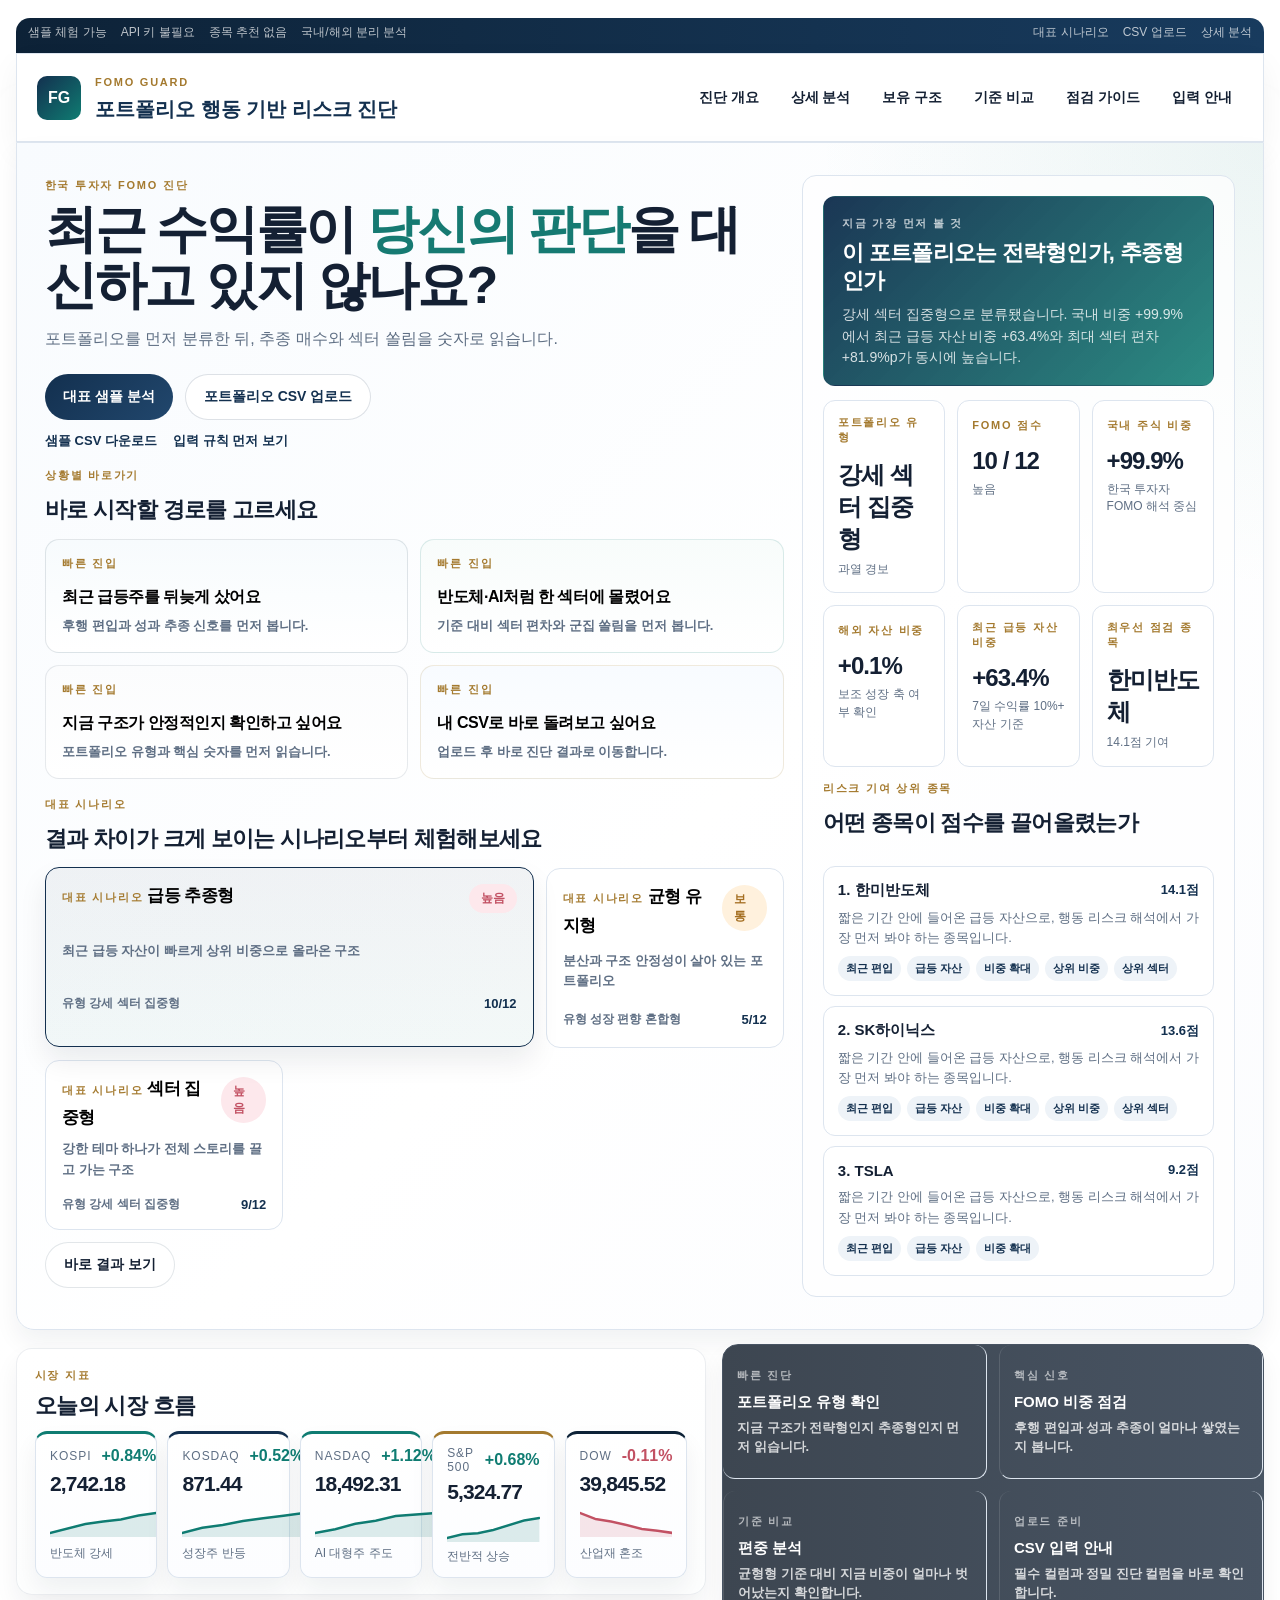
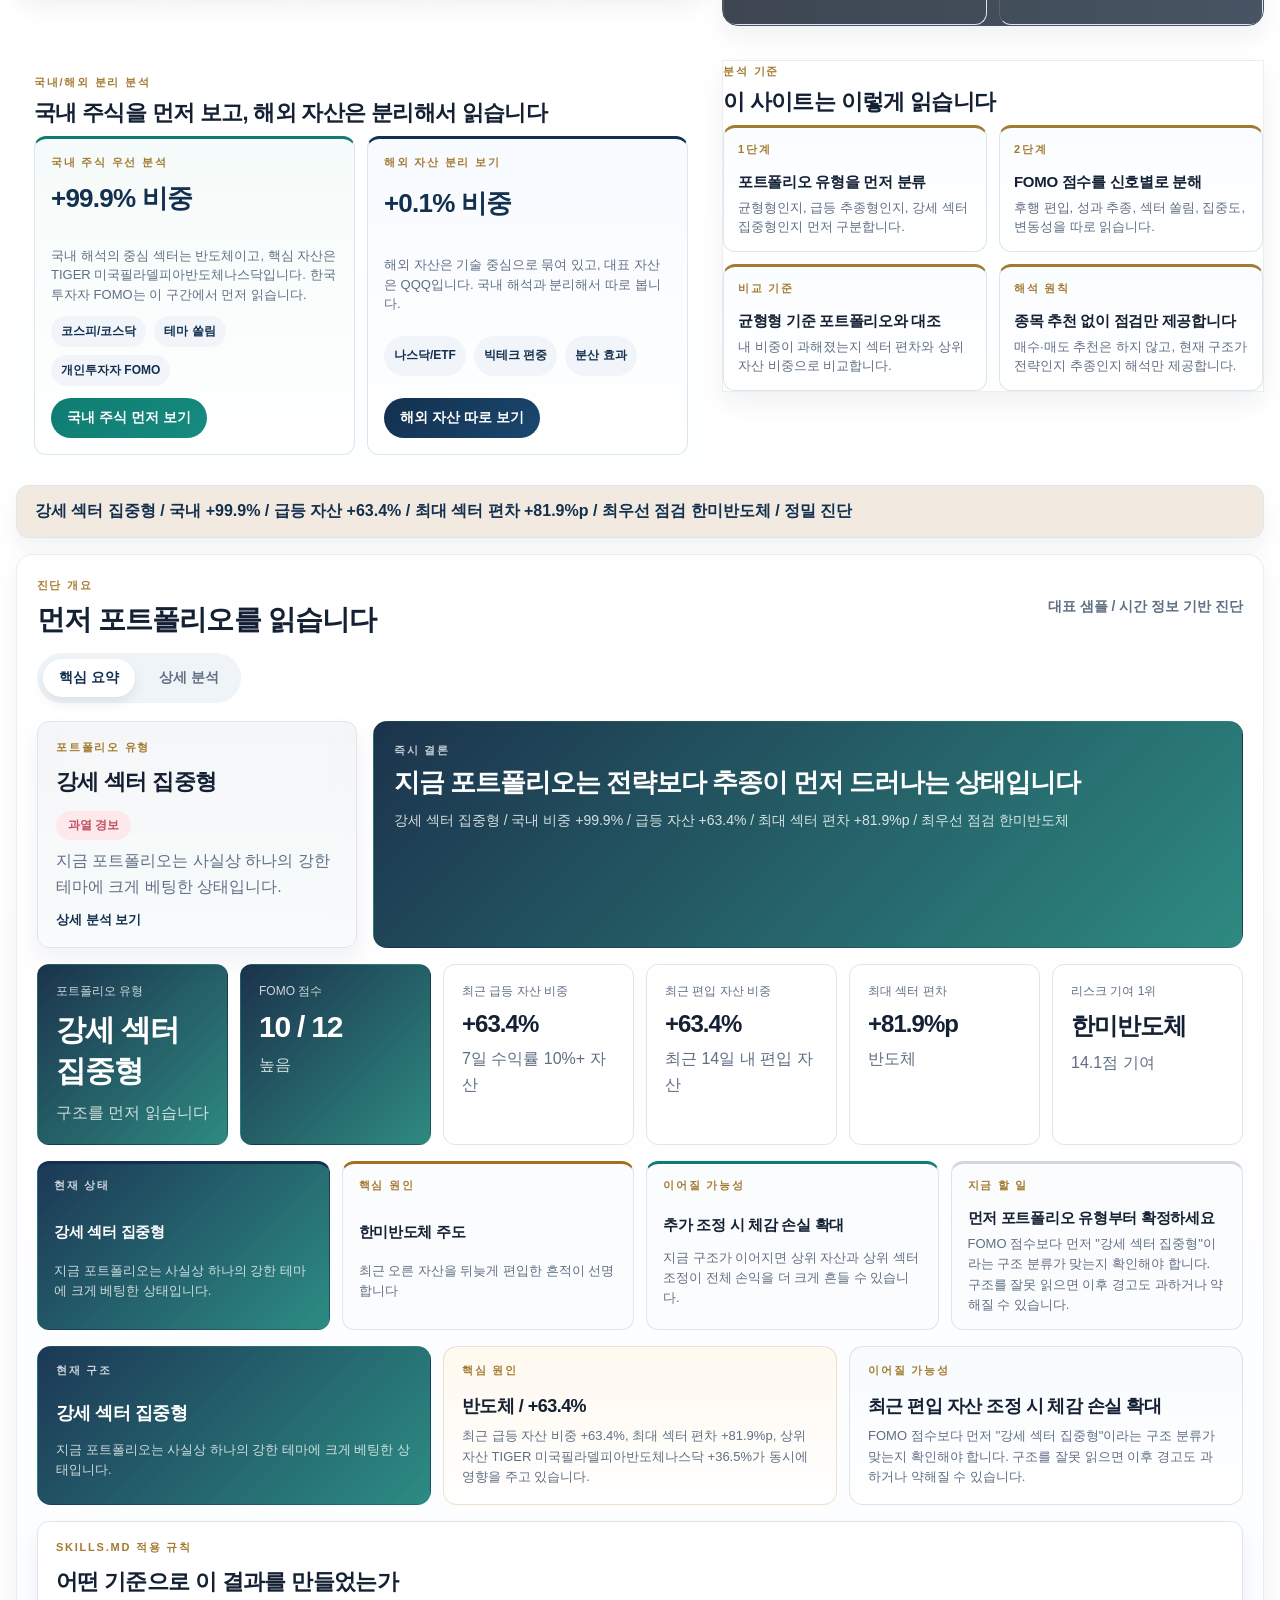
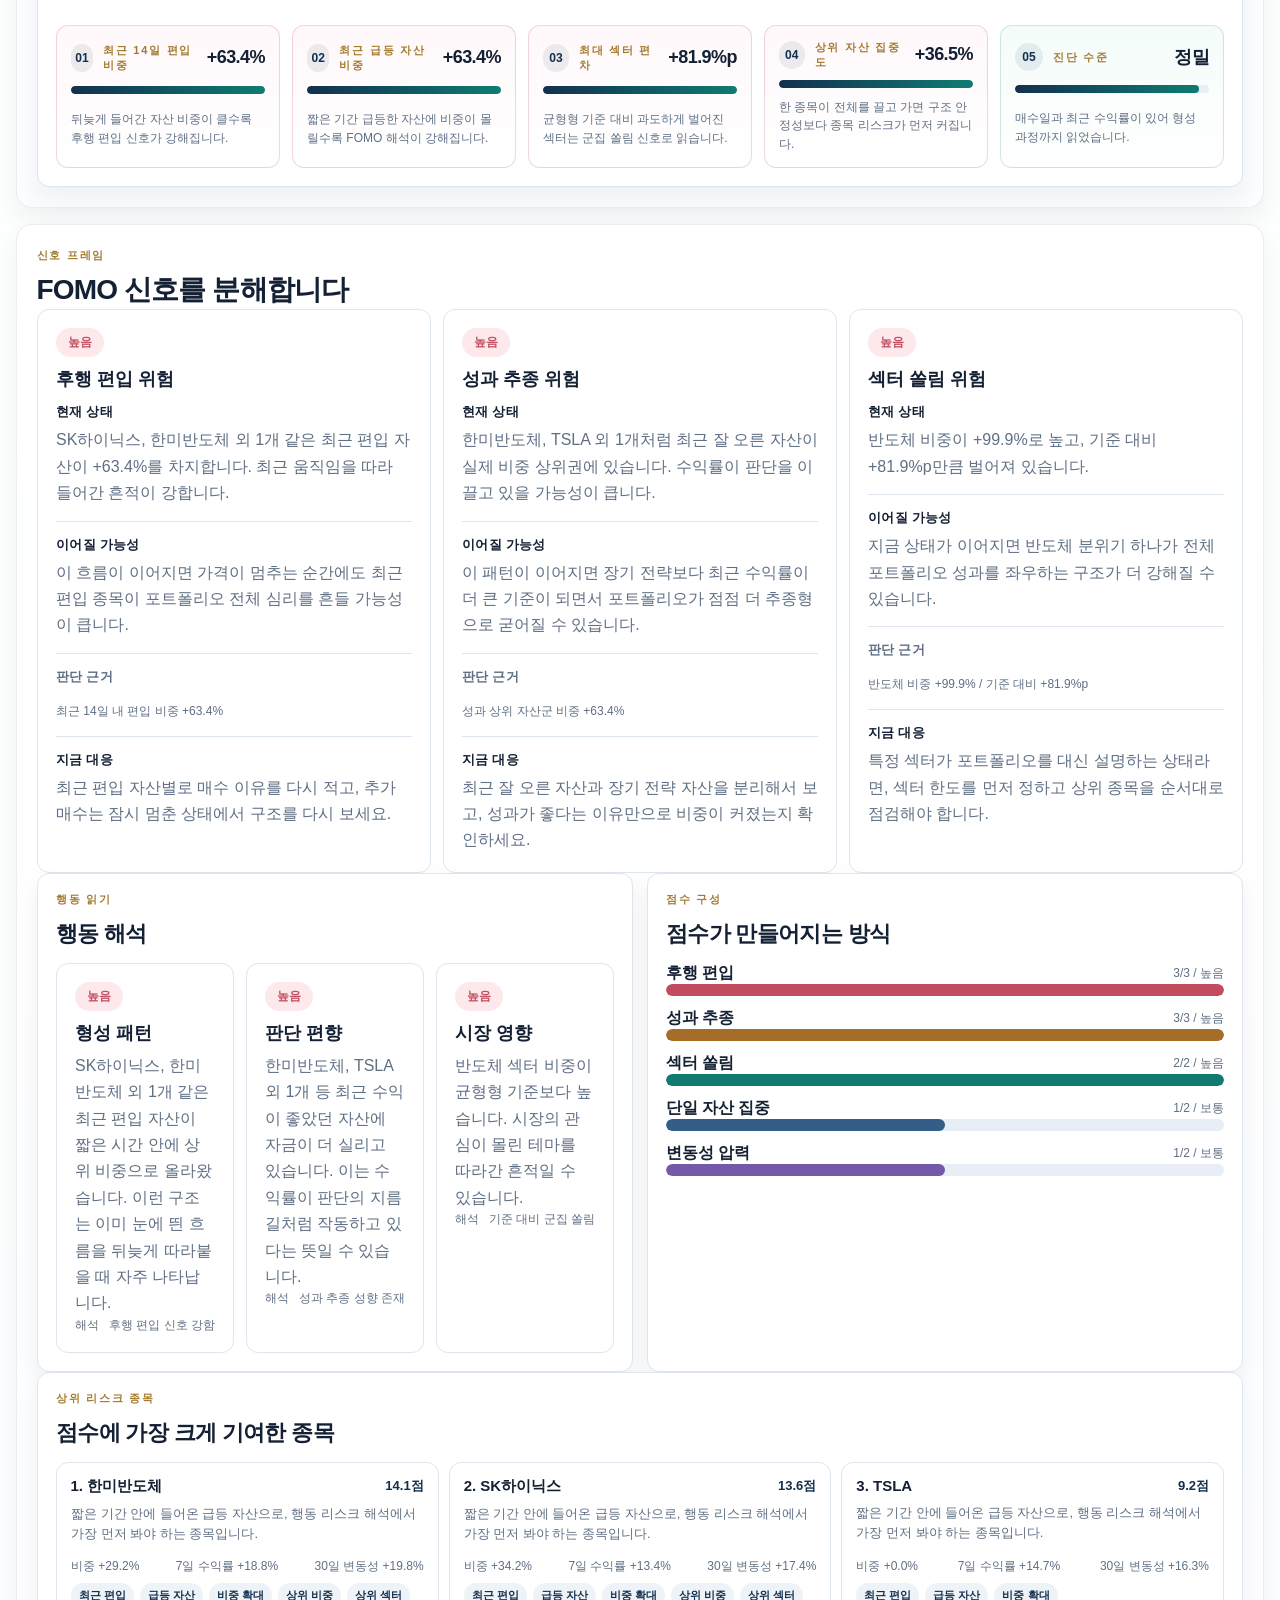
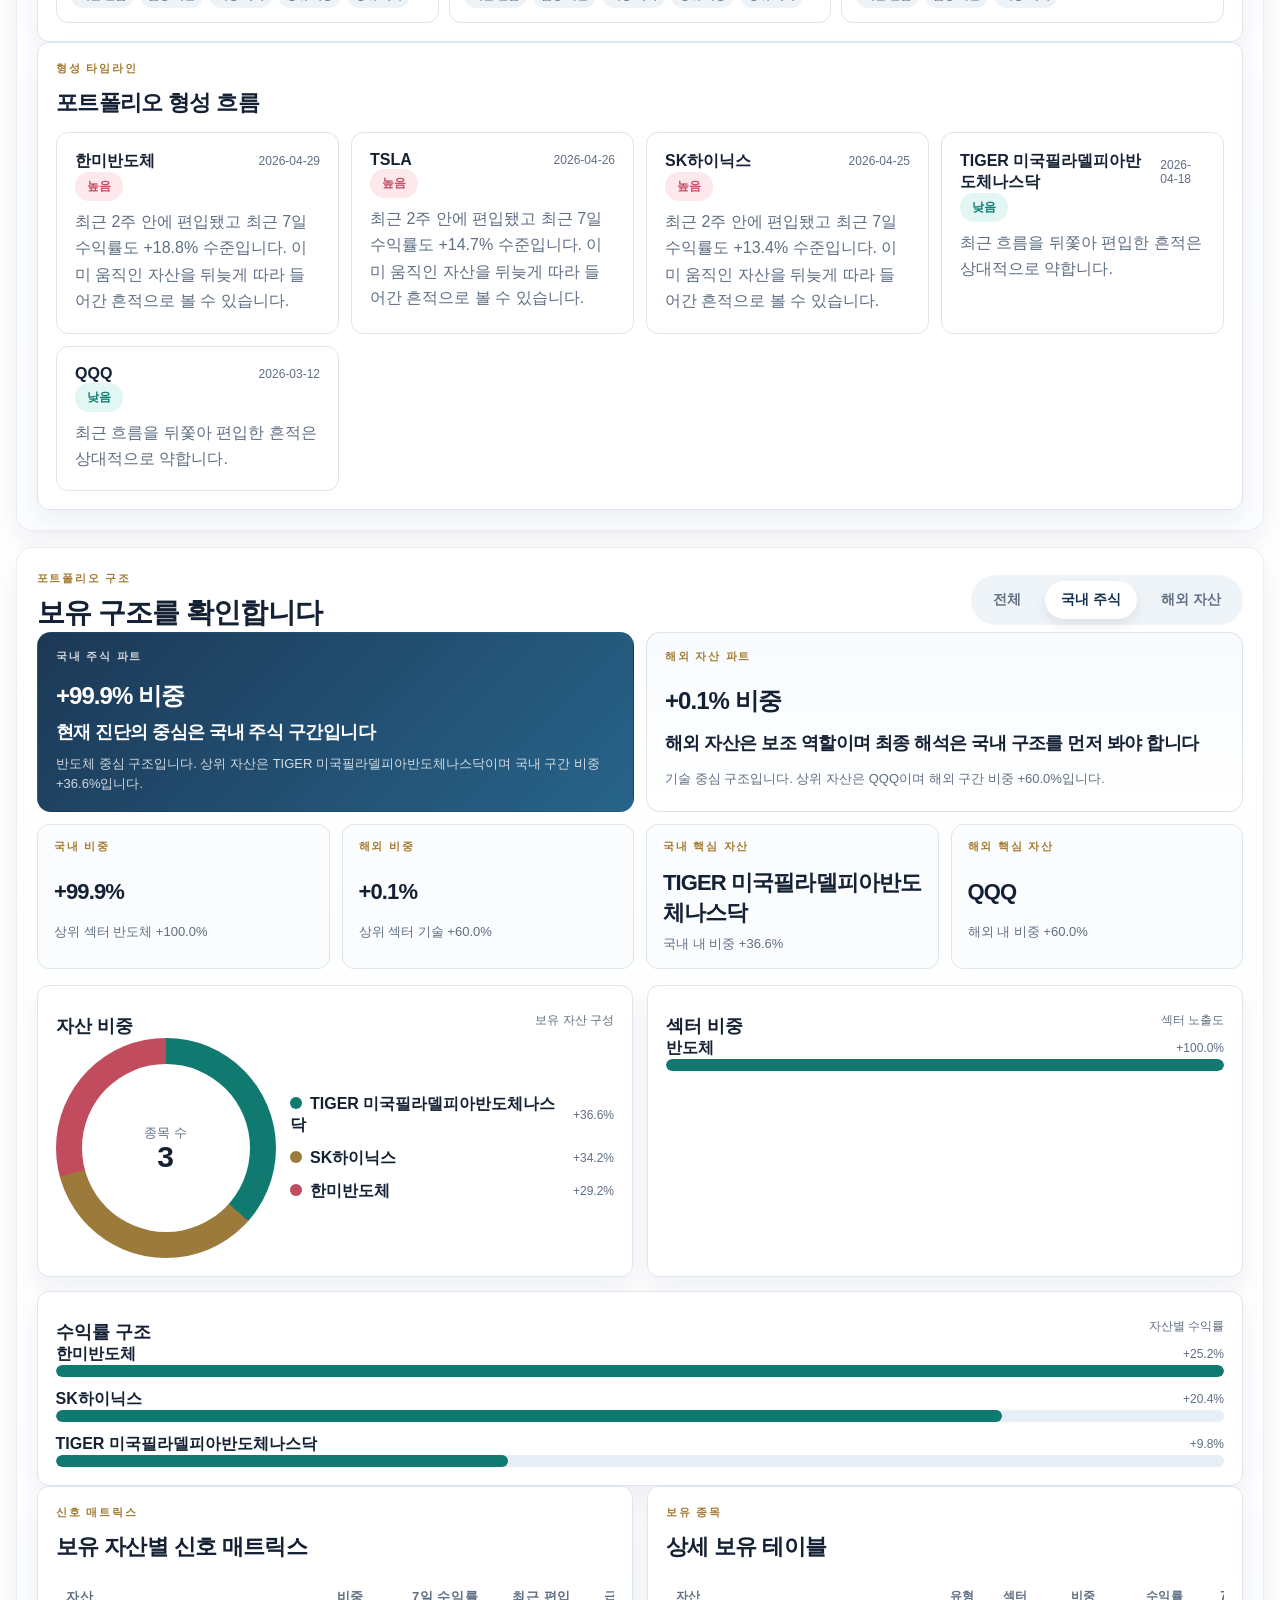
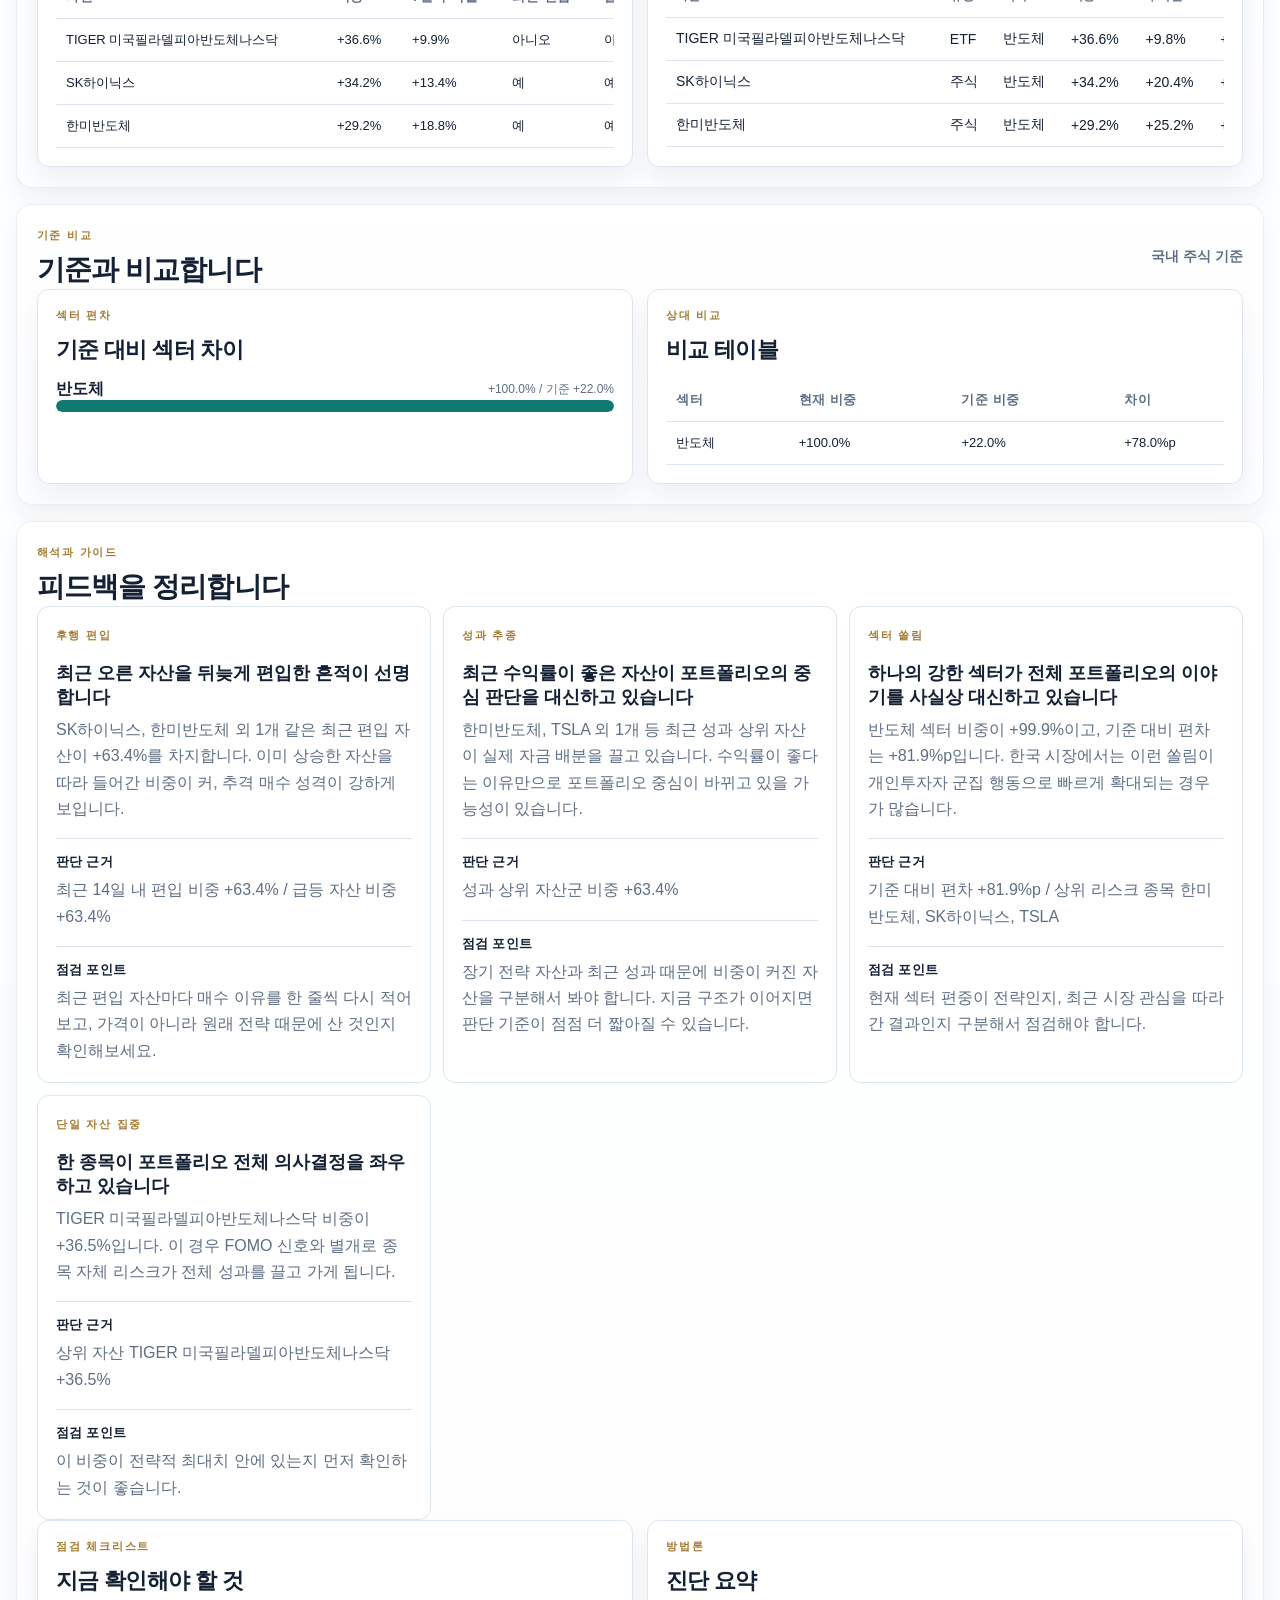
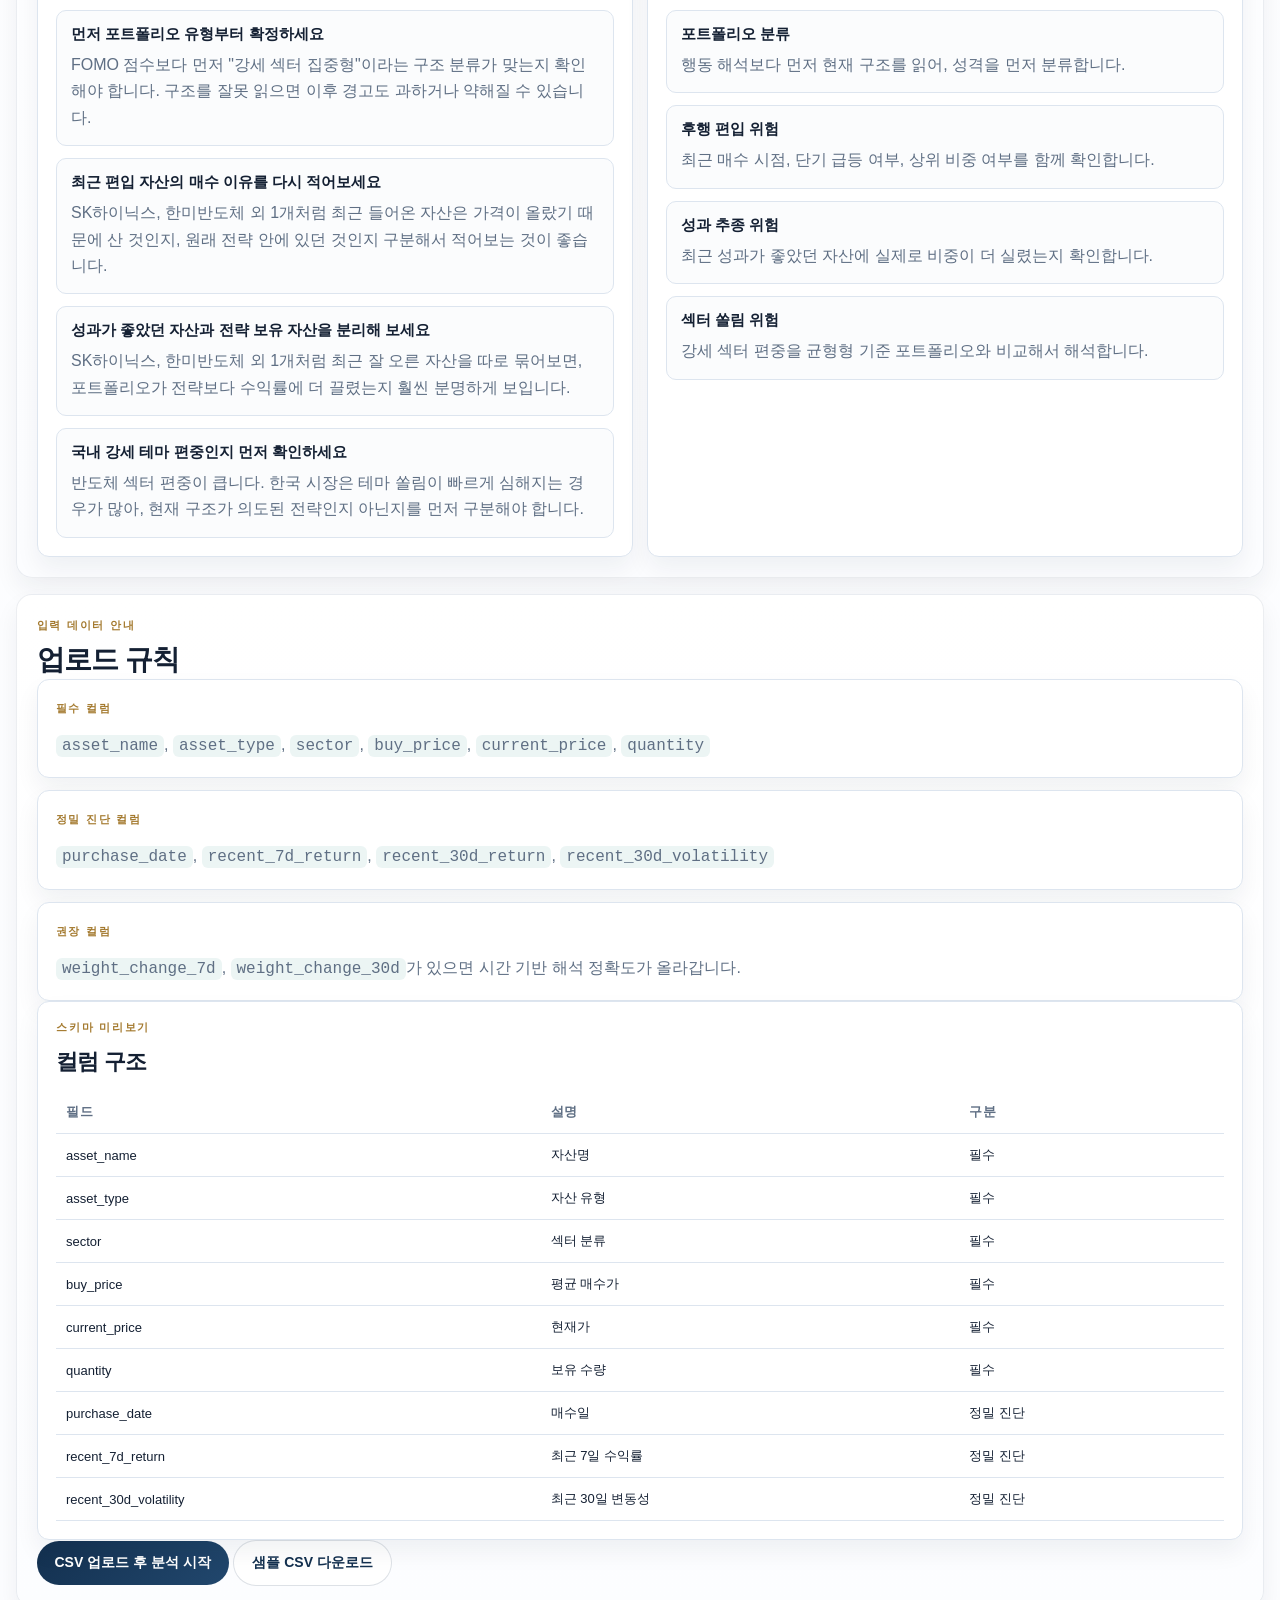
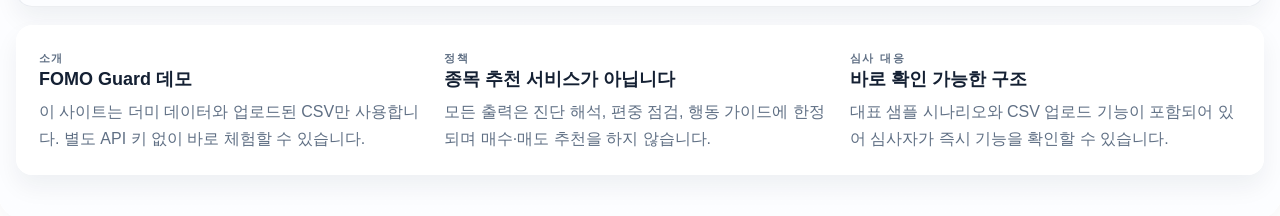
==== commit 55d04ddf: "Add files via upload" ====
--- a/fomo-guard-site/index.html
+++ b/fomo-guard-site/index.html
@@ -4,7 +4,7 @@
     <meta charset="utf-8" />
     <meta name="viewport" content="width=device-width, initial-scale=1" />
     <title>FOMO Guard</title>
-    <link rel="stylesheet" href="./styles.css?v=20260504-final" />
+    <link rel="stylesheet" href="./styles.css?v=20260505-layout" />
   </head>
   <body>
     <div class="site-bg"></div>
@@ -157,17 +157,17 @@
           <button class="service-rail-card scroll-trigger" data-scroll="dashboard" type="button">
             <span class="mini-label">빠른 진단</span>
             <strong>포트폴리오 유형 확인</strong>
-            <p>현재 구조가 균형형인지 추종형인지 먼저 확인합니다.</p>
+            <p>지금 구조가 전략형인지 추종형인지 먼저 읽습니다.</p>
           </button>
           <button class="service-rail-card scroll-trigger" data-scroll="signals" type="button">
             <span class="mini-label">핵심 신호</span>
             <strong>FOMO 비중 점검</strong>
-            <p>후행 편입, 성과 추종, 섹터 쏠림을 분해합니다.</p>
+            <p>후행 편입과 성과 추종이 얼마나 쌓였는지 봅니다.</p>
           </button>
           <button class="service-rail-card scroll-trigger" data-scroll="comparison" type="button">
             <span class="mini-label">기준 비교</span>
             <strong>편중 분석</strong>
-            <p>균형형 기준 포트폴리오와의 차이를 바로 확인합니다.</p>
+            <p>균형형 기준 대비 지금 비중이 얼마나 벗어났는지 확인합니다.</p>
           </button>
           <button class="service-rail-card scroll-trigger" data-scroll="data-room" type="button">
             <span class="mini-label">업로드 준비</span>
@@ -177,24 +177,41 @@
         </div>
       </section>
 
-      <section class="trust-rail">
-        <div class="trust-rail-grid">
-          <div class="trust-item">
-            <strong>샘플 체험 가능</strong>
-            <span>샘플 데이터와 CSV만으로 바로 확인</span>
-          </div>
-          <div class="trust-item">
-            <strong>종목 추천 없음</strong>
-            <span>점검 가이드와 해석만 제공합니다</span>
-          </div>
-          <div class="trust-item">
-            <strong>한국 투자자 중심</strong>
-            <span>국내 투자자 FOMO 패턴 해석에 집중</span>
-          </div>
-          <div class="trust-item">
-            <strong>시간 기반 진단</strong>
-            <span>매수 시점이 있으면 더 정밀하게 읽습니다</span>
-          </div>
+      <section class="region-rail">
+        <div class="section-headline section-headline-compact">
+          <div>
+            <p class="section-kicker">국내/해외 분리 분석</p>
+            <h2>국내 주식을 먼저 보고, 해외 자산은 분리해서 읽습니다</h2>
+          </div>
+        </div>
+        <div class="compact-part-grid">
+          <article class="market-scope-card market-scope-card-domestic">
+            <div class="panel-mini-head">
+              <span class="mini-label">국내 주식 우선 분석</span>
+              <strong id="landing-domestic-share">-</strong>
+            </div>
+            <p id="landing-domestic-copy" class="market-scope-copy">국내 주식 비중과 국내 상위 섹터부터 읽습니다.</p>
+            <div class="market-scope-tags">
+              <span>코스피/코스닥</span>
+              <span>테마 쏠림</span>
+              <span>개인투자자 FOMO</span>
+            </div>
+            <button class="scope-button" type="button" data-region-quick="domestic">국내 주식 먼저 보기</button>
+          </article>
+
+          <article class="market-scope-card market-scope-card-overseas">
+            <div class="panel-mini-head">
+              <span class="mini-label">해외 자산 분리 보기</span>
+              <strong id="landing-overseas-share">-</strong>
+            </div>
+            <p id="landing-overseas-copy" class="market-scope-copy">해외 자산은 성장 보조축인지, 별도 추종 구간인지 분리합니다.</p>
+            <div class="market-scope-tags">
+              <span>나스닥/ETF</span>
+              <span>빅테크 편중</span>
+              <span>분산 효과</span>
+            </div>
+            <button class="scope-button" type="button" data-region-quick="overseas">해외 자산 따로 보기</button>
+          </article>
         </div>
       </section>
 
@@ -209,22 +226,22 @@
           <article class="analysis-standard-card">
             <span class="mini-label">1단계</span>
             <strong>포트폴리오 유형을 먼저 분류</strong>
-            <p>균형형인지, 급등 추종형인지, 강세 섹터 집중형인지부터 구조적으로 읽습니다.</p>
+            <p>균형형인지, 급등 추종형인지, 강세 섹터 집중형인지 먼저 구분합니다.</p>
           </article>
           <article class="analysis-standard-card">
             <span class="mini-label">2단계</span>
             <strong>FOMO 점수를 신호별로 분해</strong>
-            <p>후행 편입, 성과 추종, 섹터 쏠림, 집중도, 변동성을 따로 본 뒤 합산합니다.</p>
+            <p>후행 편입, 성과 추종, 섹터 쏠림, 집중도, 변동성을 따로 읽습니다.</p>
           </article>
           <article class="analysis-standard-card">
             <span class="mini-label">비교 기준</span>
             <strong>균형형 기준 포트폴리오와 대조</strong>
-            <p>내 비중이 시장 흐름을 따라 과해졌는지 섹터 편차와 상위 자산 비중으로 확인합니다.</p>
+            <p>내 비중이 과해졌는지 섹터 편차와 상위 자산 비중으로 비교합니다.</p>
           </article>
           <article class="analysis-standard-card">
             <span class="mini-label">해석 원칙</span>
             <strong>종목 추천 없이 점검만 제공합니다</strong>
-            <p>매수·매도 추천은 하지 않고, 현재 구조가 전략인지 추종인지 판단 보조만 제공합니다.</p>
+            <p>매수·매도 추천은 하지 않고, 현재 구조가 전략인지 추종인지 해석만 제공합니다.</p>
           </article>
         </div>
       </section>
@@ -430,8 +447,8 @@
               <h2>보유 구조를 확인합니다</h2>
             </div>
             <div class="region-switcher" id="region-tab-group">
-              <button class="region-tab is-active" type="button" data-region-view="all">전체</button>
-              <button class="region-tab" type="button" data-region-view="domestic">국내 주식</button>
+              <button class="region-tab" type="button" data-region-view="all">전체</button>
+              <button class="region-tab is-active" type="button" data-region-view="domestic">국내 주식</button>
               <button class="region-tab" type="button" data-region-view="overseas">해외 자산</button>
             </div>
           </div>
@@ -689,6 +706,6 @@
       </footer>
     </div>
 
-    <script src="./app.js?v=20260504-final"></script>
+    <script src="./app.js?v=20260505-layout"></script>
   </body>
 </html>
--- a/fomo-guard-site/styles.css
+++ b/fomo-guard-site/styles.css
@@ -703,7 +703,7 @@
 }
 
 .service-rail,
-.trust-rail {
+.region-rail {
   margin-top: 14px;
   padding: 14px 18px;
   border-radius: 16px;
@@ -711,7 +711,10 @@
 
 .home-board-grid {
   display: grid;
-  grid-template-columns: minmax(0, 1.15fr) minmax(320px, 0.85fr);
+  grid-template-columns: minmax(0, 1.12fr) minmax(360px, 0.88fr);
+  grid-template-areas:
+    "market rail"
+    "regions rules";
   gap: 16px;
   align-items: start;
 }
@@ -722,11 +725,28 @@
 }
 
 .market-overview {
+  grid-area: market;
+}
+
+.service-rail {
+  grid-area: rail;
+}
+
+.region-rail {
+  grid-area: regions;
+}
+
+.analysis-standard {
+  grid-area: rules;
+}
+
+.market-overview {
   background: linear-gradient(180deg, #ffffff, #fdfefe);
   border-color: rgba(19, 48, 79, 0.08);
 }
 
-.analysis-standard {
+.analysis-standard,
+.region-rail {
   background: linear-gradient(180deg, #ffffff, #fdfefe);
   border-color: rgba(19, 48, 79, 0.08);
 }
@@ -753,27 +773,27 @@
 }
 
 .service-rail-grid,
-.trust-rail-grid,
+.analysis-standard-grid,
+.compact-part-grid {
+  display: grid;
+  gap: 12px;
+}
+
+.service-rail-grid {
+  grid-template-columns: repeat(2, minmax(0, 1fr));
+}
+
 .analysis-standard-grid {
-  display: grid;
-  gap: 12px;
-}
-
-.service-rail-grid {
-  grid-template-columns: repeat(4, minmax(0, 1fr));
-}
-
-.trust-rail-grid {
-  grid-template-columns: repeat(4, minmax(0, 1fr));
-}
-
-.analysis-standard-grid {
-  grid-template-columns: 1fr;
+  grid-template-columns: repeat(2, minmax(0, 1fr));
+}
+
+.compact-part-grid {
+  grid-template-columns: repeat(2, minmax(0, 1fr));
 }
 
 .service-rail-card,
-.trust-item,
-.analysis-standard-card {
+.analysis-standard-card,
+.market-scope-card {
   border: 1px solid var(--line);
   border-radius: 12px;
   background: var(--surface-strong);
@@ -781,11 +801,12 @@
 }
 
 .service-rail-card {
-  text-align: center;
+  text-align: left;
   border-top: 0;
   border-left: 1px solid rgba(255, 255, 255, 0.12);
   background: transparent;
   color: #fff;
+  min-height: 134px;
   transition: transform 0.18s ease, border-color 0.18s ease, box-shadow 0.18s ease;
 }
 
@@ -800,29 +821,12 @@
 }
 
 .service-rail-card strong,
-.trust-item strong {
+.market-scope-card strong {
   display: block;
   font-size: 15px;
   margin: 2px 0 6px;
 }
 
-.trust-item {
-  display: grid;
-  justify-items: center;
-  text-align: center;
-  gap: 8px;
-  border-left: 0;
-}
-
-.trust-item::before {
-  content: "";
-  width: 52px;
-  height: 52px;
-  border-radius: 999px;
-  background: linear-gradient(180deg, var(--teal-soft), #f5fcfb);
-  border: 1px solid rgba(15, 124, 114, 0.14);
-}
-
 .analysis-standard-card {
   display: grid;
   gap: 6px;
@@ -831,8 +835,8 @@
 }
 
 .service-rail-card p,
-.trust-item span,
-.analysis-standard-card p {
+.analysis-standard-card p,
+.market-scope-copy {
   margin: 0;
   color: var(--muted);
   font-size: 13px;
@@ -852,6 +856,64 @@
 
 .service-rail-card p {
   color: rgba(255, 255, 255, 0.78);
+}
+
+.region-rail {
+  padding: 16px 18px;
+}
+
+.market-scope-card {
+  display: grid;
+  gap: 12px;
+  min-height: 220px;
+  padding: 16px;
+}
+
+.market-scope-card-domestic {
+  border-top: 3px solid var(--teal);
+  background: linear-gradient(180deg, #f5fbfa, #ffffff);
+}
+
+.market-scope-card-overseas {
+  border-top: 3px solid var(--navy);
+  background: linear-gradient(180deg, #f7faff, #ffffff);
+}
+
+.market-scope-card strong {
+  font-size: 26px;
+  line-height: 1.15;
+  letter-spacing: -0.03em;
+  color: var(--navy);
+}
+
+.market-scope-tags {
+  display: flex;
+  flex-wrap: wrap;
+  gap: 8px;
+}
+
+.market-scope-tags span {
+  display: inline-flex;
+  align-items: center;
+  padding: 7px 10px;
+  border-radius: 999px;
+  background: #f1f5fa;
+  color: var(--navy);
+  font-size: 12px;
+  font-weight: 700;
+}
+
+.scope-button {
+  margin-top: auto;
+  width: fit-content;
+  padding: 11px 16px;
+  border-radius: 999px;
+  background: linear-gradient(135deg, var(--navy), #1b476f);
+  color: #fff;
+}
+
+.market-scope-card-domestic .scope-button {
+  background: linear-gradient(135deg, var(--teal), #168b7f);
 }
 
 .market-grid-wide {
@@ -1816,8 +1878,8 @@
 @media (max-width: 1180px) {
   .market-grid-wide,
   .service-rail-grid,
-  .trust-rail-grid,
   .analysis-standard-grid,
+  .compact-part-grid,
   .situation-grid,
   .preset-showcase,
   .quick-overview-grid,
@@ -1856,7 +1918,6 @@
 @media (max-width: 820px) {
   .market-grid-wide,
   .service-rail-grid,
-  .trust-rail-grid,
   .analysis-standard-grid,
   .situation-grid,
   .preset-showcase,
